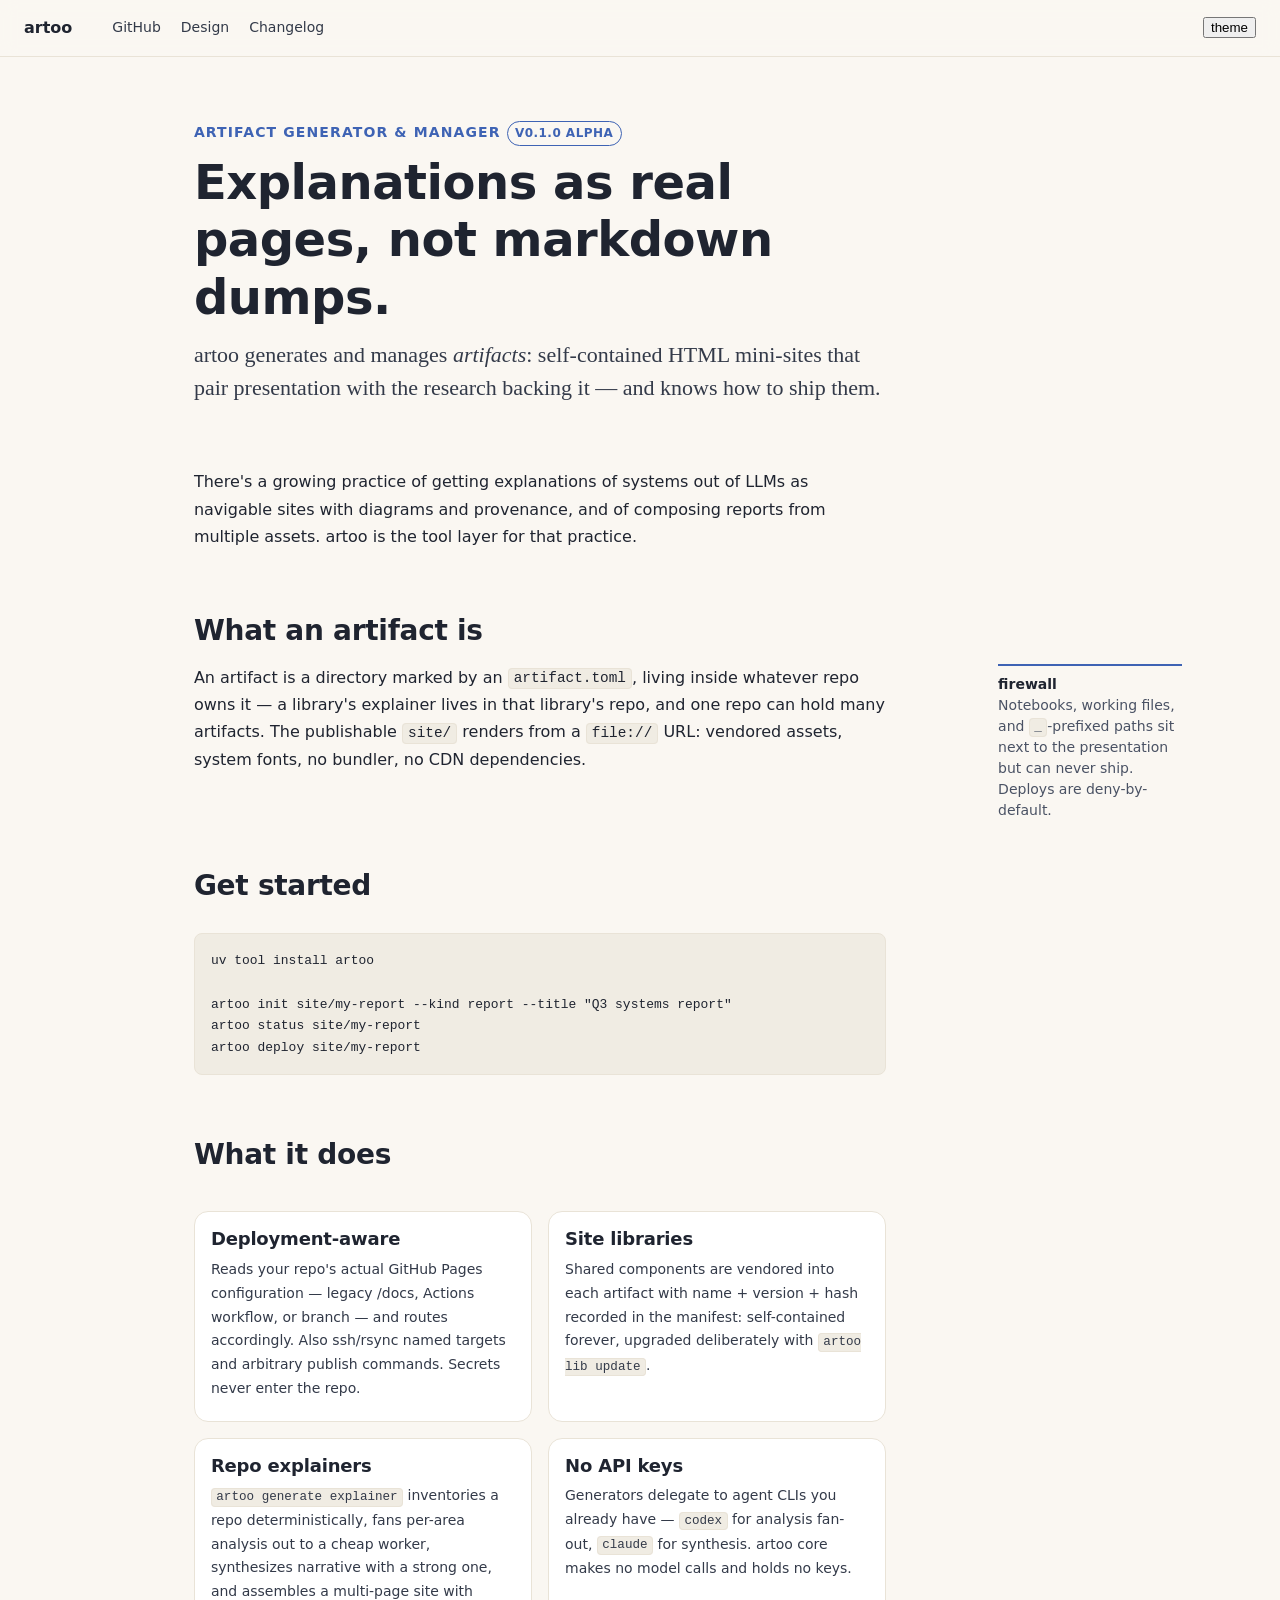
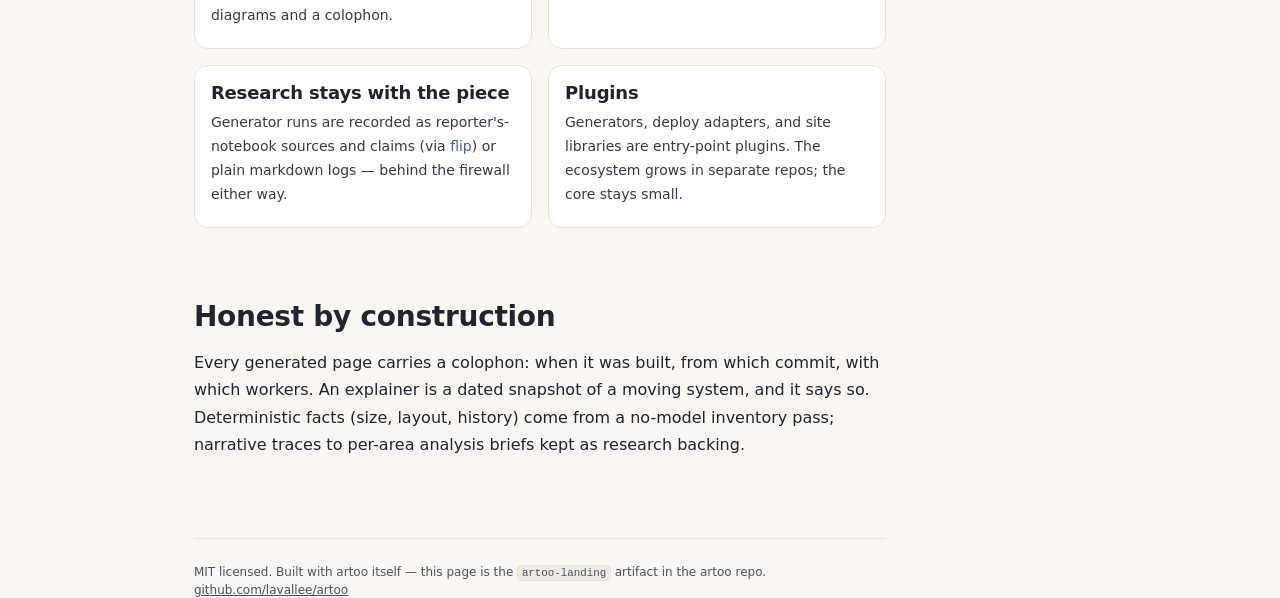
==== site/landing/site/index.html @ d5d72a4a "artoo 0.1.0: artifact generator and manager Core: artifact.toml manifests, discovery, deny-by-defaul" ====
<!doctype html>
<html lang="en">
<head>
<meta charset="utf-8">
<meta name="viewport" content="width=device-width, initial-scale=1">
<title>artoo — generate and manage artifacts</title>
<meta name="description" content="artoo generates and manages artifacts: self-contained HTML mini-sites that pair presentation with the research backing it.">
<link rel="stylesheet" href="lib/artoo-kit/tokens.css">
<link rel="stylesheet" href="lib/artoo-kit/base.css">
<link rel="stylesheet" href="lib/artoo-kit/article.css">
<link rel="stylesheet" href="lib/artoo-kit/components.css">
</head>
<body>
<nav class="site-nav">
  <span class="brand">artoo</span>
  <button class="nav-toggle" aria-label="Menu">menu</button>
  <div class="nav-links">
    <a href="https://github.com/lavallee/artoo">GitHub</a>
    <a href="https://github.com/lavallee/artoo/blob/main/DESIGN.md">Design</a>
    <a href="https://github.com/lavallee/artoo/blob/main/CHANGELOG.md">Changelog</a>
  </div>
  <button data-theme-toggle class="nav-toggle" style="display:block;margin-left:auto" aria-label="Toggle theme">theme</button>
</nav>
<main class="article">
  <header class="article-header">
    <div class="article-kicker">artifact generator &amp; manager <span class="badge badge--accent">v0.1.0 alpha</span></div>
    <h1 class="article-title">Explanations as real pages, not markdown dumps.</h1>
    <p class="article-dek">artoo generates and manages <em>artifacts</em>:
    self-contained HTML mini-sites that pair presentation with the research
    backing it — and knows how to ship them.</p>
  </header>

  <p>There's a growing practice of getting explanations of systems out of
  LLMs as navigable sites with diagrams and provenance, and of composing
  reports from multiple assets. artoo is the tool layer for that practice.</p>

  <h2>What an artifact is</h2>
  <div class="article-mrow">
    <p>An artifact is a directory marked by an <code>artifact.toml</code>,
    living inside whatever repo owns it — a library's explainer lives in
    that library's repo, and one repo can hold many artifacts. The
    publishable <code>site/</code> renders from a <code>file://</code> URL:
    vendored assets, system fonts, no bundler, no CDN dependencies.</p>
    <aside class="article-marginnote article-marginnote--def">
      <span class="term">firewall</span>
      Notebooks, working files, and <code>_</code>-prefixed paths sit next
      to the presentation but can never ship. Deploys are deny-by-default.
    </aside>
  </div>

  <h2>Get started</h2>
  <pre><code>uv tool install artoo

artoo init site/my-report --kind report --title "Q3 systems report"
artoo status site/my-report
artoo deploy site/my-report</code></pre>

  <h2>What it does</h2>
  <div class="card-grid">
    <div class="card"><h3>Deployment-aware</h3>
      <p>Reads your repo's actual GitHub Pages configuration — legacy
      /docs, Actions workflow, or branch — and routes accordingly. Also
      ssh/rsync named targets and arbitrary publish commands. Secrets
      never enter the repo.</p></div>
    <div class="card"><h3>Site libraries</h3>
      <p>Shared components are vendored into each artifact with
      name + version + hash recorded in the manifest: self-contained
      forever, upgraded deliberately with <code>artoo lib update</code>.</p></div>
    <div class="card"><h3>Repo explainers</h3>
      <p><code>artoo generate explainer</code> inventories a repo
      deterministically, fans per-area analysis out to a cheap worker,
      synthesizes narrative with a strong one, and assembles a multi-page
      site with diagrams and a colophon.</p></div>
    <div class="card"><h3>No API keys</h3>
      <p>Generators delegate to agent CLIs you already have —
      <code>codex</code> for analysis fan-out, <code>claude</code> for
      synthesis. artoo core makes no model calls and holds no keys.</p></div>
    <div class="card"><h3>Research stays with the piece</h3>
      <p>Generator runs are recorded as reporter's-notebook sources and
      claims (via <a href="https://github.com/lavallee/flip">flip</a>) or
      plain markdown logs — behind the firewall either way.</p></div>
    <div class="card"><h3>Plugins</h3>
      <p>Generators, deploy adapters, and site libraries are entry-point
      plugins. The ecosystem grows in separate repos; the core stays
      small.</p></div>
  </div>

  <h2>Honest by construction</h2>
  <p>Every generated page carries a colophon: when it was built, from which
  commit, with which workers. An explainer is a dated snapshot of a moving
  system, and it says so. Deterministic facts (size, layout, history) come
  from a no-model inventory pass; narrative traces to per-area analysis
  briefs kept as research backing.</p>

  <footer class="colophon">
    MIT licensed. Built with artoo itself — this page is the
    <code>artoo-landing</code> artifact in the artoo repo.<br>
    <a href="https://github.com/lavallee/artoo">github.com/lavallee/artoo</a>
  </footer>
</main>
<script src="lib/artoo-kit/kit.js"></script>
</body>
</html>
---- site/landing/site/lib/artoo-kit/tokens.css ----
/* artoo-kit tokens — the design spine. Never hardcode a hex in pages;
   reference a token. Dark is the default; light via [data-theme="light"]
   or the OS preference. */

:root {
  /* primitives */
  --p-zinc-950: #0c0d10;
  --p-zinc-900: #16181d;
  --p-zinc-850: #1c1f26;
  --p-zinc-800: #23262f;
  --p-zinc-700: #33374233;
  --p-zinc-400: #9aa1ad;
  --p-zinc-300: #b8bec9;
  --p-zinc-100: #e8eaee;
  --p-cream-50: #faf7f2;
  --p-cream-100: #f3efe7;
  --p-cream-200: #e9e3d7;
  --p-ink-900: #1f2430;
  --p-ink-600: #4a5264;
  --p-accent-400: #7aa2f7;
  --p-accent-500: #5b87e0;
  --p-accent-600: #3e63b4;
  --p-green-400: #4fbf8f;
  --p-amber-400: #d9a441;
  --p-red-400: #e06c60;

  /* chart palette — Okabe–Ito, colorblind-safe, order = draw order */
  --chart-1: #56b4e9;
  --chart-2: #e69f00;
  --chart-3: #009e73;
  --chart-4: #cc79a7;
  --chart-5: #0072b2;
  --chart-6: #d55e00;
  --chart-7: #f0e442;
  --chart-8: #999999;

  /* semantic — dark default */
  --bg: var(--p-zinc-950);
  --surface: var(--p-zinc-900);
  --surface-2: var(--p-zinc-850);
  --border: #2c3038;
  --border-strong: #3a3f4a;
  --text: var(--p-zinc-100);
  --text-2: var(--p-zinc-300);
  --muted: var(--p-zinc-400);
  --accent: var(--p-accent-400);
  --accent-strong: var(--p-accent-500);
  --success: var(--p-green-400);
  --warn: var(--p-amber-400);
  --danger: var(--p-red-400);
  --code-bg: #14161b;
  --selection: #2b4a86;

  /* typography — system stacks only */
  --font-sans: ui-sans-serif, system-ui, "Segoe UI", Roboto, "Helvetica Neue", Arial, sans-serif;
  --font-serif: Charter, "Iowan Old Style", Georgia, Cambria, "Times New Roman", serif;
  --font-mono: ui-monospace, "SF Mono", "Cascadia Code", Menlo, Consolas, monospace;

  --text-xs: 0.75rem;
  --text-sm: 0.875rem;
  --text-base: 1rem;
  --text-lg: 1.125rem;
  --text-xl: 1.375rem;
  --text-2xl: 1.75rem;
  --text-3xl: 2.25rem;
  --text-4xl: 3rem;

  --leading-tight: 1.2;
  --leading-normal: 1.5;
  --leading-relaxed: 1.7;

  /* 4px spacing grid */
  --sp-1: 0.25rem;
  --sp-2: 0.5rem;
  --sp-3: 0.75rem;
  --sp-4: 1rem;
  --sp-6: 1.5rem;
  --sp-8: 2rem;
  --sp-12: 3rem;
  --sp-16: 4rem;
  --sp-24: 6rem;

  /* shape, elevation, motion */
  --radius-sm: 4px;
  --radius: 8px;
  --radius-lg: 14px;
  --shadow-1: 0 1px 3px rgb(0 0 0 / 0.3);
  --shadow-2: 0 4px 16px rgb(0 0 0 / 0.35);
  --ease: cubic-bezier(0.2, 0, 0, 1);
  --dur-fast: 120ms;
  --dur: 200ms;

  --measure: 68ch;      /* prose line length */
  --margin-col: 200px;  /* article margin-note gutter */

  color-scheme: dark;
}

[data-theme="light"] {
  --bg: var(--p-cream-50);
  --surface: #ffffff;
  --surface-2: var(--p-cream-100);
  --border: var(--p-cream-200);
  --border-strong: #d8d0bf;
  --text: var(--p-ink-900);
  --text-2: #333a49;
  --muted: var(--p-ink-600);
  --accent: var(--p-accent-600);
  --accent-strong: var(--p-accent-500);
  --code-bg: #f0ece3;
  --selection: #c7d7f5;
  --shadow-1: 0 1px 3px rgb(31 36 48 / 0.08);
  --shadow-2: 0 4px 16px rgb(31 36 48 / 0.10);
  color-scheme: light;
}

@media (prefers-color-scheme: light) {
  :root:not([data-theme="dark"]):not([data-theme="light"]) {
    --bg: var(--p-cream-50);
    --surface: #ffffff;
    --surface-2: var(--p-cream-100);
    --border: var(--p-cream-200);
    --border-strong: #d8d0bf;
    --text: var(--p-ink-900);
    --text-2: #333a49;
    --muted: var(--p-ink-600);
    --accent: var(--p-accent-600);
    --accent-strong: var(--p-accent-500);
    --code-bg: #f0ece3;
    --selection: #c7d7f5;
    --shadow-1: 0 1px 3px rgb(31 36 48 / 0.08);
    --shadow-2: 0 4px 16px rgb(31 36 48 / 0.10);
    color-scheme: light;
  }
}

@media (prefers-reduced-motion: reduce) {
  :root {
    --dur-fast: 0ms;
    --dur: 0ms;
  }
}
---- site/landing/site/lib/artoo-kit/base.css ----
/* artoo-kit base — resets and page defaults. Import order:
   tokens.css, base.css, then article.css / components.css as needed. */

*,
*::before,
*::after {
  box-sizing: border-box;
}

html {
  -webkit-text-size-adjust: 100%;
}

body {
  margin: 0;
  background: var(--bg);
  color: var(--text);
  font-family: var(--font-sans);
  font-size: var(--text-base);
  line-height: var(--leading-relaxed);
  -webkit-font-smoothing: antialiased;
}

::selection {
  background: var(--selection);
}

h1, h2, h3, h4 {
  color: var(--text);
  line-height: var(--leading-tight);
  margin: 0 0 var(--sp-4);
  font-weight: 650;
  letter-spacing: -0.01em;
}

h1 { font-size: var(--text-3xl); }
h2 { font-size: var(--text-2xl); margin-top: var(--sp-12); }
h3 { font-size: var(--text-xl); margin-top: var(--sp-8); }
h4 { font-size: var(--text-lg); margin-top: var(--sp-6); }

p, ul, ol {
  margin: 0 0 var(--sp-4);
}

a {
  color: var(--accent);
  text-decoration: none;
  border-bottom: 1px solid transparent;
  transition: border-color var(--dur-fast) var(--ease);
}

a:hover {
  border-bottom-color: var(--accent);
}

strong { font-weight: 650; }

hr {
  border: 0;
  border-top: 1px solid var(--border);
  margin: var(--sp-8) 0;
}

img, svg, video {
  max-width: 100%;
  height: auto;
}

code, kbd, pre, samp {
  font-family: var(--font-mono);
  font-size: 0.9em;
}

code {
  background: var(--code-bg);
  border: 1px solid var(--border);
  border-radius: var(--radius-sm);
  padding: 0.1em 0.35em;
}

pre {
  background: var(--code-bg);
  border: 1px solid var(--border);
  border-radius: var(--radius);
  padding: var(--sp-4);
  overflow-x: auto;
  line-height: var(--leading-normal);
}

pre code {
  background: none;
  border: 0;
  padding: 0;
}

kbd {
  background: var(--surface-2);
  border: 1px solid var(--border-strong);
  border-bottom-width: 2px;
  border-radius: var(--radius-sm);
  padding: 0.05em 0.4em;
  font-size: var(--text-xs);
}

blockquote {
  margin: var(--sp-6) 0;
  padding-left: var(--sp-4);
  border-left: 3px solid var(--border-strong);
  color: var(--text-2);
}

table {
  border-collapse: collapse;
  width: 100%;
  margin: var(--sp-6) 0;
  font-size: var(--text-sm);
}

th, td {
  text-align: left;
  padding: var(--sp-2) var(--sp-3);
  border-bottom: 1px solid var(--border);
  vertical-align: top;
}

th {
  color: var(--muted);
  font-weight: 600;
  font-size: var(--text-xs);
  text-transform: uppercase;
  letter-spacing: 0.05em;
}

figure {
  margin: var(--sp-8) 0;
}

figcaption {
  color: var(--muted);
  font-size: var(--text-sm);
  margin-top: var(--sp-2);
}

@media print {
  body { background: #fff; color: #111; }
  nav, .no-print { display: none !important; }
}
---- site/landing/site/lib/artoo-kit/article.css ----
/* artoo-kit article layout — long-form prose with a margin-note gutter.

   The grid has four named zones:
     [full] [breakout] [prose] [margin]
   Children default to the prose column (max var(--measure)). Wrappers:
     .article-full       edge-to-edge
     .article-breakout   wider than prose, centered
     .article-marginnote right-gutter note (collapses inline on mobile)
     .article-pullquote  large quote, breakout width
*/

.article {
  display: grid;
  grid-template-columns:
    [full-start] minmax(var(--sp-4), 1fr)
    [breakout-start] minmax(0, 6rem)
    [prose-start] min(var(--measure), calc(100% - 2 * var(--sp-4))) [prose-end]
    minmax(var(--sp-6), 6rem) [breakout-end]
    minmax(0, var(--margin-col)) [margin-end]
    minmax(var(--sp-4), 1fr) [full-end];
  row-gap: 0;
}

.article > * {
  grid-column: prose;
  min-width: 0;
}

.article-full { grid-column: full; }
.article-breakout { grid-column: breakout; }

.article-header {
  grid-column: prose;
  margin: var(--sp-16) 0 var(--sp-12);
}

.article-kicker {
  color: var(--accent);
  font-size: var(--text-sm);
  font-weight: 650;
  text-transform: uppercase;
  letter-spacing: 0.08em;
  margin-bottom: var(--sp-2);
}

.article-title {
  font-size: var(--text-4xl);
  margin-bottom: var(--sp-3);
}

.article-dek {
  color: var(--text-2);
  font-size: var(--text-xl);
  font-family: var(--font-serif);
  line-height: var(--leading-normal);
  margin-bottom: var(--sp-4);
}

.article-byline {
  color: var(--muted);
  font-size: var(--text-sm);
}

/* margin notes: pair a paragraph with its note via .article-mrow */
.article-mrow {
  grid-column: prose-start / margin-end;
  display: grid;
  grid-template-columns: subgrid;
}

.article-mrow > :first-child {
  grid-column: 1;
}

.article-marginnote {
  grid-column: 3;
  align-self: start;
  font-size: var(--text-sm);
  color: var(--muted);
  line-height: var(--leading-normal);
  border-top: 2px solid var(--border-strong);
  padding-top: var(--sp-2);
  margin-left: var(--sp-4);
}

.article-marginnote--def { border-top-color: var(--accent); }
.article-marginnote--source { border-top-color: var(--success); }
.article-marginnote--callout { border-top-color: var(--warn); }

.article-marginnote .term {
  color: var(--text);
  font-weight: 650;
  display: block;
}

.article-pullquote {
  grid-column: breakout;
  font-family: var(--font-serif);
  font-style: italic;
  font-size: var(--text-2xl);
  line-height: var(--leading-normal);
  color: var(--text);
  border: 0;
  border-top: 3px solid var(--accent);
  margin: var(--sp-8) 0;
  padding: var(--sp-4) 0 0;
}

.article-pullquote cite {
  display: block;
  font-family: var(--font-sans);
  font-style: normal;
  font-size: var(--text-sm);
  color: var(--muted);
  margin-top: var(--sp-3);
}

.article-pullnumber {
  grid-column: breakout;
  margin: var(--sp-8) 0;
  text-align: center;
}

.article-pullnumber .num {
  font-size: var(--text-4xl);
  font-weight: 700;
  color: var(--accent);
  display: block;
  line-height: 1;
}

.article-pullnumber .label {
  color: var(--muted);
  font-size: var(--text-sm);
}

.article-figure {
  grid-column: breakout;
  margin: var(--sp-8) 0;
}

.article .endnotes {
  border-top: 1px solid var(--border);
  margin-top: var(--sp-12);
  padding-top: var(--sp-6);
  font-size: var(--text-sm);
  color: var(--text-2);
}

/* mobile: single column, notes flow inline as boxed asides */
@media (max-width: 940px) {
  .article,
  .article-mrow {
    display: block;
    padding: 0 var(--sp-4);
  }

  .article-mrow { padding: 0; }

  .article-marginnote {
    margin: var(--sp-4) 0;
    padding: var(--sp-3) var(--sp-4);
    background: var(--surface);
    border: 1px solid var(--border);
    border-top: 2px solid var(--border-strong);
    border-radius: var(--radius);
  }

  .article-title { font-size: var(--text-3xl); }
}
---- site/landing/site/lib/artoo-kit/components.css ----
/* artoo-kit components — nav, cards, callouts, badges, stats, colophon. */

/* -- site shell ---------------------------------------------------------- */

.site-nav {
  position: sticky;
  top: 0;
  z-index: 10;
  display: flex;
  align-items: center;
  gap: var(--sp-4);
  padding: var(--sp-3) var(--sp-6);
  background: color-mix(in srgb, var(--bg) 88%, transparent);
  backdrop-filter: blur(8px);
  border-bottom: 1px solid var(--border);
}

.site-nav .brand {
  font-weight: 700;
  color: var(--text);
  margin-right: var(--sp-4);
}

.site-nav a {
  color: var(--text-2);
  font-size: var(--text-sm);
  border: 0;
  padding: var(--sp-1) var(--sp-2);
  border-radius: var(--radius-sm);
}

.site-nav a:hover {
  color: var(--text);
  background: var(--surface-2);
}

.site-nav a[aria-current="page"] {
  color: var(--accent);
  font-weight: 650;
}

.site-nav .nav-toggle { display: none; }

.page {
  max-width: 72rem;
  margin: 0 auto;
  padding: var(--sp-8) var(--sp-6) var(--sp-24);
}

.page--narrow { max-width: calc(var(--measure) + 4rem); }

/* -- cards ---------------------------------------------------------------- */

.card-grid {
  display: grid;
  grid-template-columns: repeat(auto-fill, minmax(16rem, 1fr));
  gap: var(--sp-4);
  margin: var(--sp-6) 0;
}

.card {
  display: block;
  background: var(--surface);
  border: 1px solid var(--border);
  border-radius: var(--radius-lg);
  padding: var(--sp-4) var(--sp-4) var(--sp-3);
  color: var(--text);
  transition: border-color var(--dur-fast) var(--ease), transform var(--dur-fast) var(--ease);
}

a.card:hover {
  border-color: var(--accent);
  transform: translateY(-1px);
}

.card h3 {
  margin: 0 0 var(--sp-2);
  font-size: var(--text-lg);
}

.card p {
  color: var(--text-2);
  font-size: var(--text-sm);
  margin: 0 0 var(--sp-2);
}

/* -- callouts -------------------------------------------------------------- */

.callout {
  border: 1px solid var(--border);
  border-left: 3px solid var(--accent);
  border-radius: var(--radius);
  background: var(--surface);
  padding: var(--sp-3) var(--sp-4);
  margin: var(--sp-6) 0;
  font-size: var(--text-sm);
  color: var(--text-2);
}

.callout > :last-child { margin-bottom: 0; }
.callout .callout-title {
  color: var(--text);
  font-weight: 650;
  display: block;
  margin-bottom: var(--sp-1);
}

.callout--warn { border-left-color: var(--warn); }
.callout--danger { border-left-color: var(--danger); }
.callout--success { border-left-color: var(--success); }

/* -- badges & meta ---------------------------------------------------------- */

.badge {
  display: inline-block;
  font-size: var(--text-xs);
  font-weight: 650;
  letter-spacing: 0.04em;
  padding: 0.1em 0.6em;
  border-radius: 999px;
  border: 1px solid var(--border-strong);
  color: var(--text-2);
  background: var(--surface-2);
}

.badge--accent { color: var(--accent); border-color: var(--accent); background: transparent; }
.badge--success { color: var(--success); border-color: var(--success); background: transparent; }
.badge--warn { color: var(--warn); border-color: var(--warn); background: transparent; }

/* -- stat rows -------------------------------------------------------------- */

.stat-row {
  display: grid;
  grid-template-columns: repeat(auto-fit, minmax(8rem, 1fr));
  gap: var(--sp-4);
  margin: var(--sp-6) 0;
}

.stat {
  background: var(--surface);
  border: 1px solid var(--border);
  border-radius: var(--radius);
  padding: var(--sp-3) var(--sp-4);
}

.stat .value {
  font-size: var(--text-2xl);
  font-weight: 700;
  color: var(--text);
  display: block;
  line-height: var(--leading-tight);
}

.stat .label {
  color: var(--muted);
  font-size: var(--text-xs);
  text-transform: uppercase;
  letter-spacing: 0.05em;
}

/* -- table of contents -------------------------------------------------------- */

.toc {
  font-size: var(--text-sm);
  border: 1px solid var(--border);
  border-radius: var(--radius);
  background: var(--surface);
  padding: var(--sp-4);
  margin: var(--sp-6) 0;
}

.toc ol {
  margin: 0;
  padding-left: var(--sp-6);
}

.toc a { color: var(--text-2); }
.toc a:hover { color: var(--accent); }

/* -- diagrams -------------------------------------------------------------- */

.diagram {
  background: var(--surface);
  border: 1px solid var(--border);
  border-radius: var(--radius);
  padding: var(--sp-4);
  margin: var(--sp-8) 0;
  overflow-x: auto;
}

.diagram svg { display: block; margin: 0 auto; }

/* -- colophon -------------------------------------------------------------- */

.colophon {
  border-top: 1px solid var(--border);
  margin-top: var(--sp-16);
  padding: var(--sp-6) 0 0;
  color: var(--muted);
  font-size: var(--text-xs);
  line-height: var(--leading-normal);
}

.colophon a { color: var(--muted); text-decoration: underline; }

/* -- responsive nav -------------------------------------------------------------- */

@media (max-width: 720px) {
  .site-nav { flex-wrap: wrap; padding: var(--sp-3) var(--sp-4); }

  .site-nav .nav-toggle {
    display: block;
    margin-left: auto;
    background: none;
    border: 1px solid var(--border-strong);
    border-radius: var(--radius-sm);
    color: var(--text-2);
    padding: var(--sp-1) var(--sp-2);
    font: inherit;
    font-size: var(--text-sm);
  }

  .site-nav .nav-links {
    display: none;
    flex-basis: 100%;
    flex-direction: column;
    gap: var(--sp-1);
    padding-top: var(--sp-2);
  }

  .site-nav .nav-links.open { display: flex; }
  .page { padding: var(--sp-6) var(--sp-4) var(--sp-16); }
}

@media (min-width: 721px) {
  .site-nav .nav-links { display: flex; gap: var(--sp-1); }
}
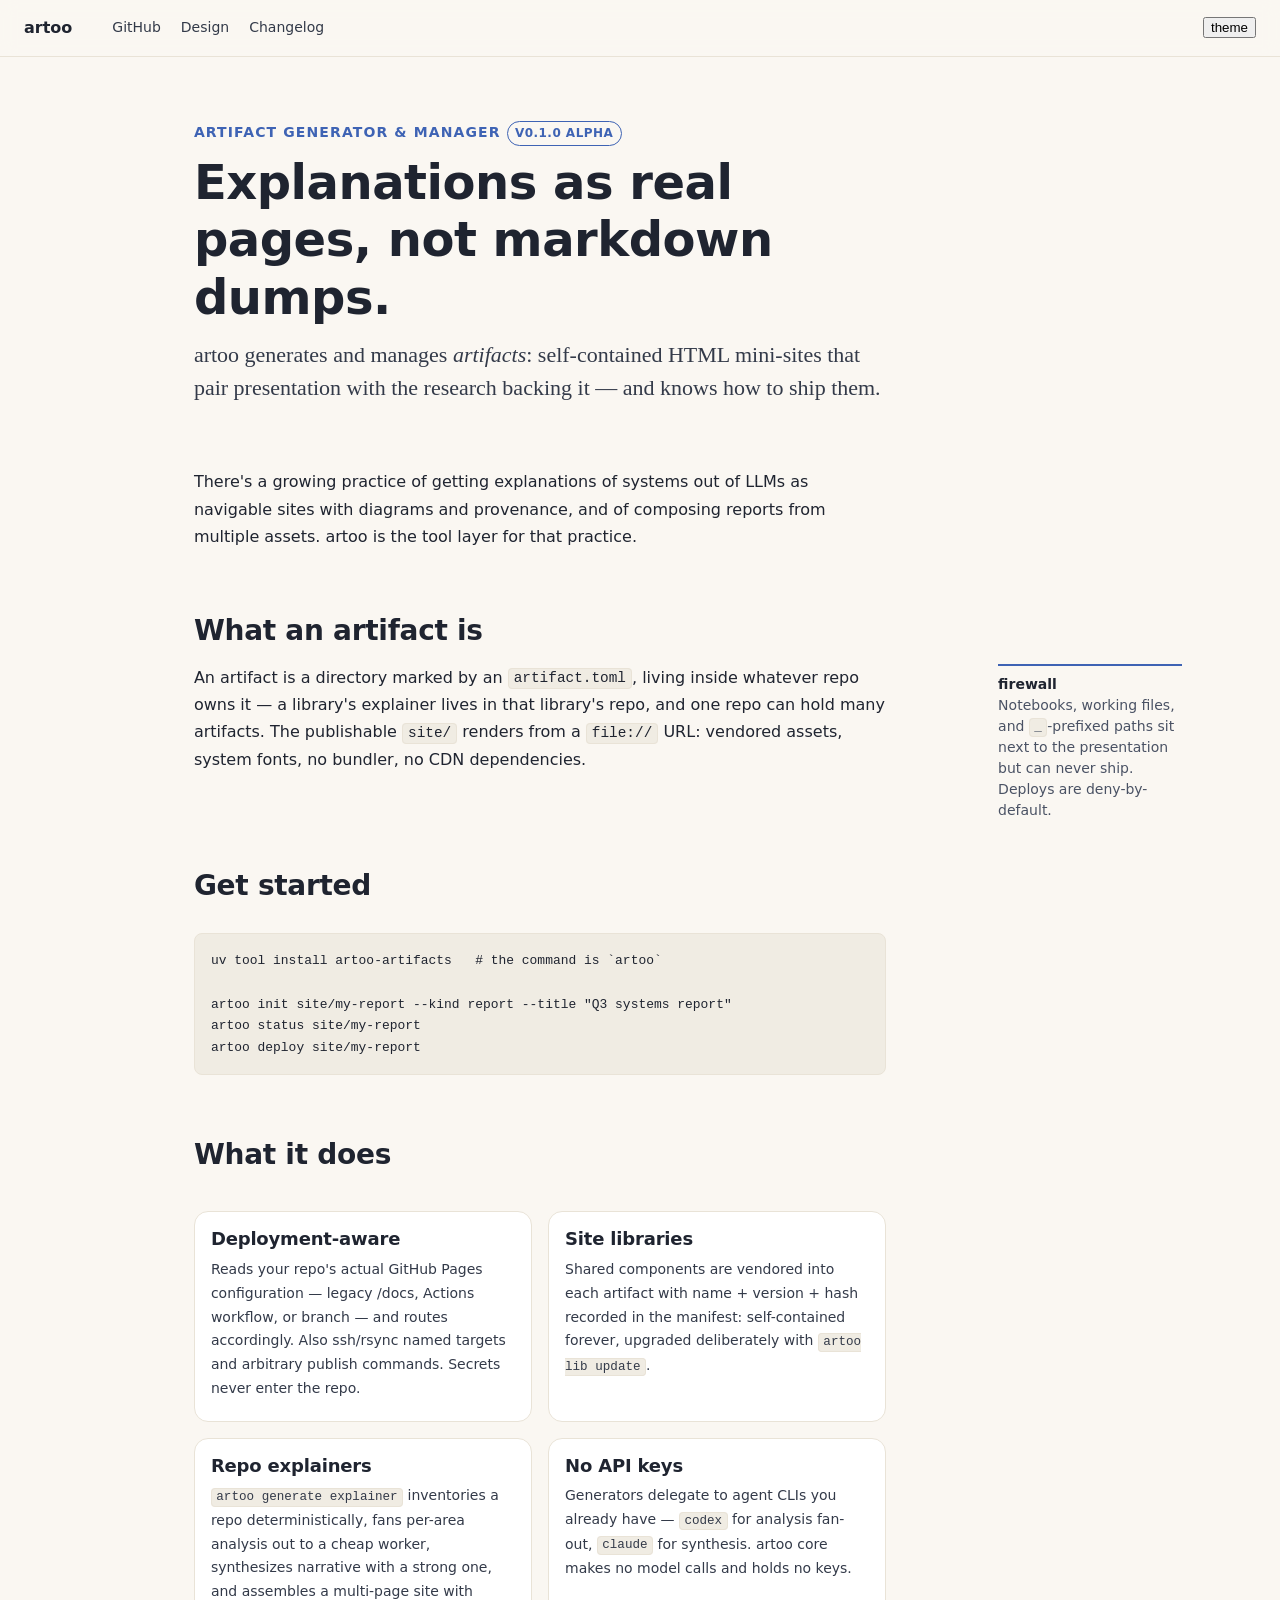
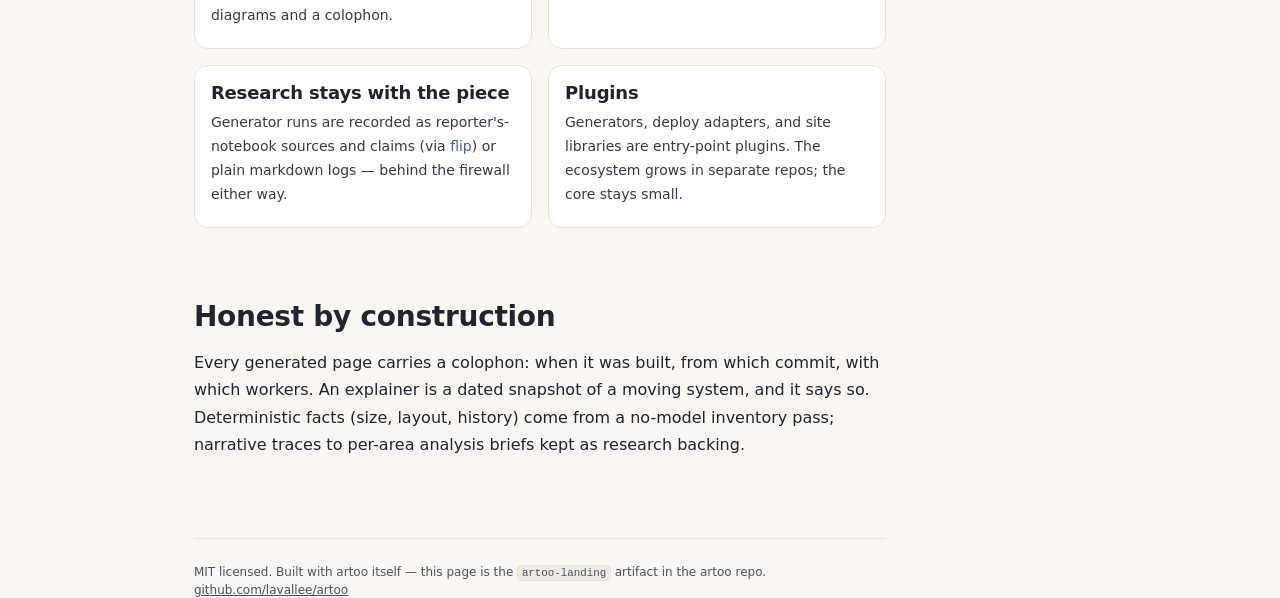
==== commit 2032410d: "chore: publish distribution as artoo-artifacts PyPI blocks the bare 'artoo' name: confusable-name co" ====
--- a/site/landing/site/index.html
+++ b/site/landing/site/index.html
@@ -49,7 +49,7 @@
   </div>
 
   <h2>Get started</h2>
-  <pre><code>uv tool install artoo
+  <pre><code>uv tool install artoo-artifacts   # the command is `artoo`
 
 artoo init site/my-report --kind report --title "Q3 systems report"
 artoo status site/my-report
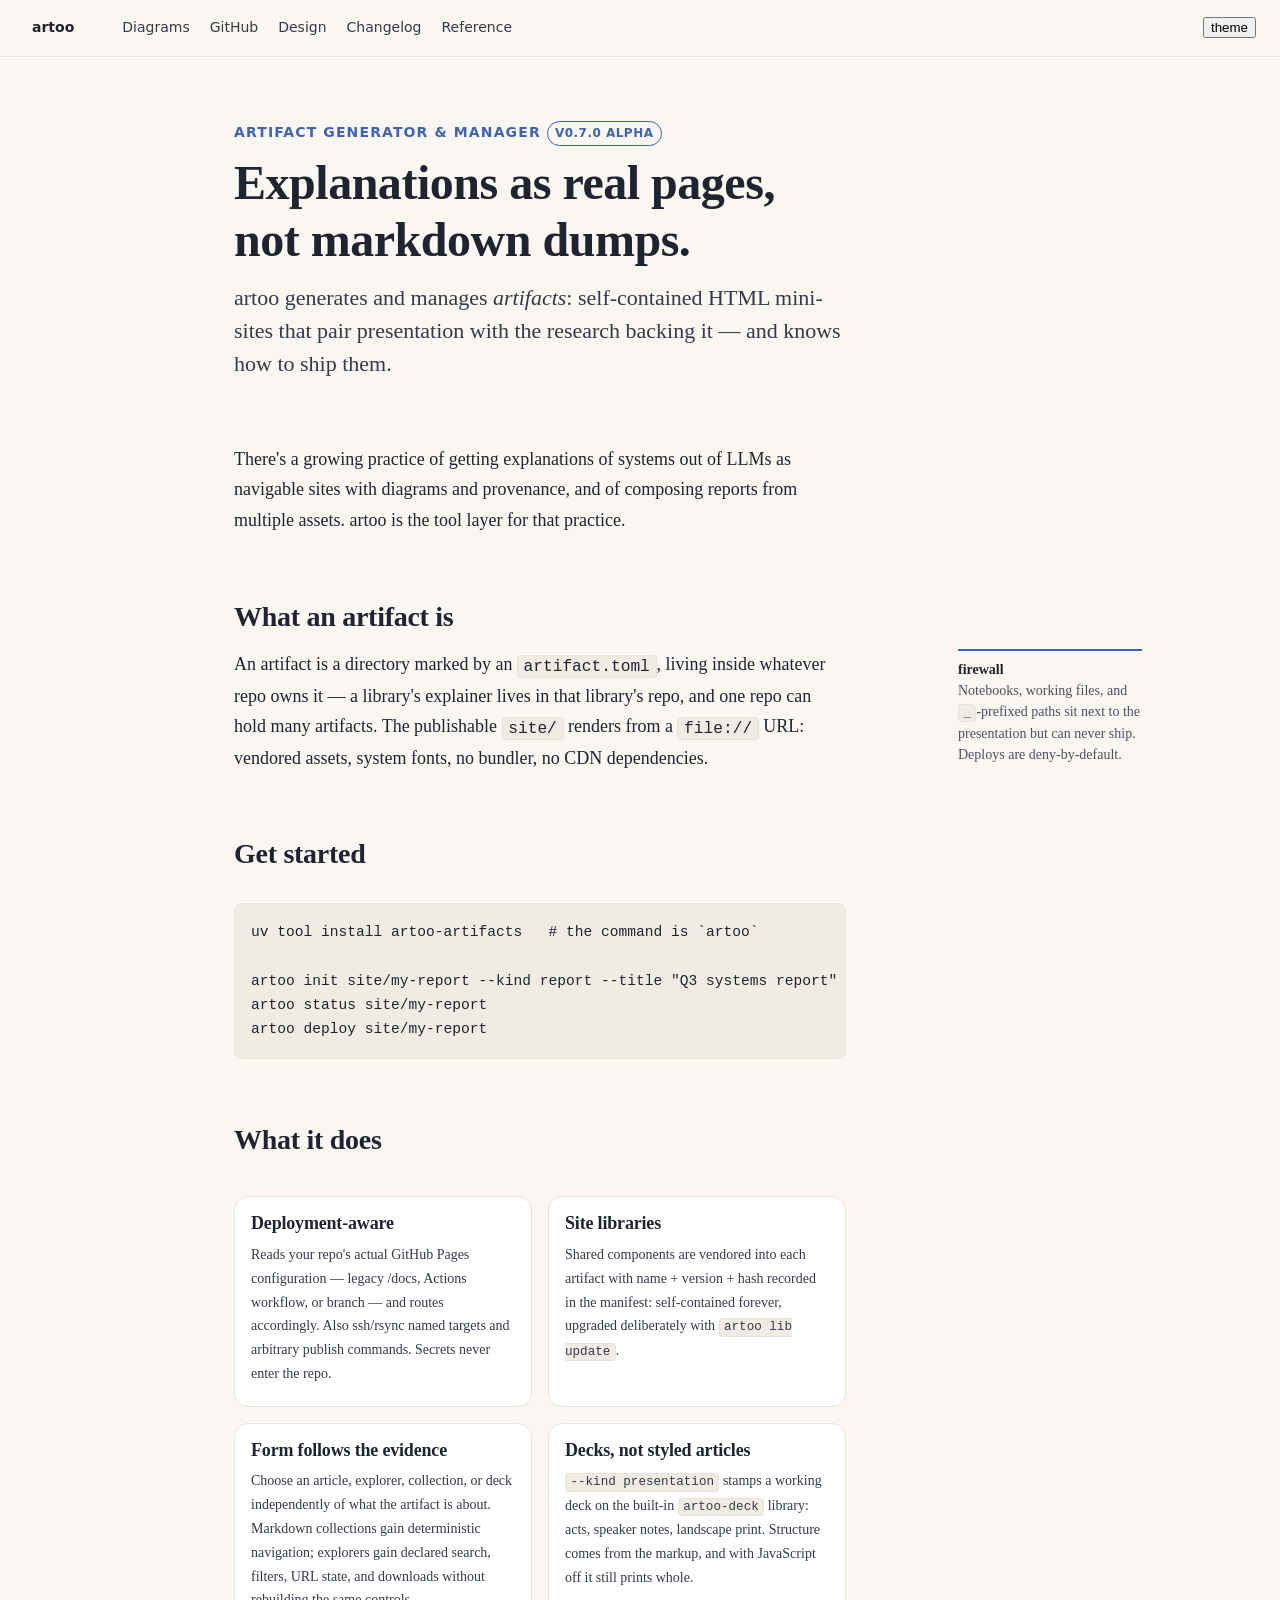
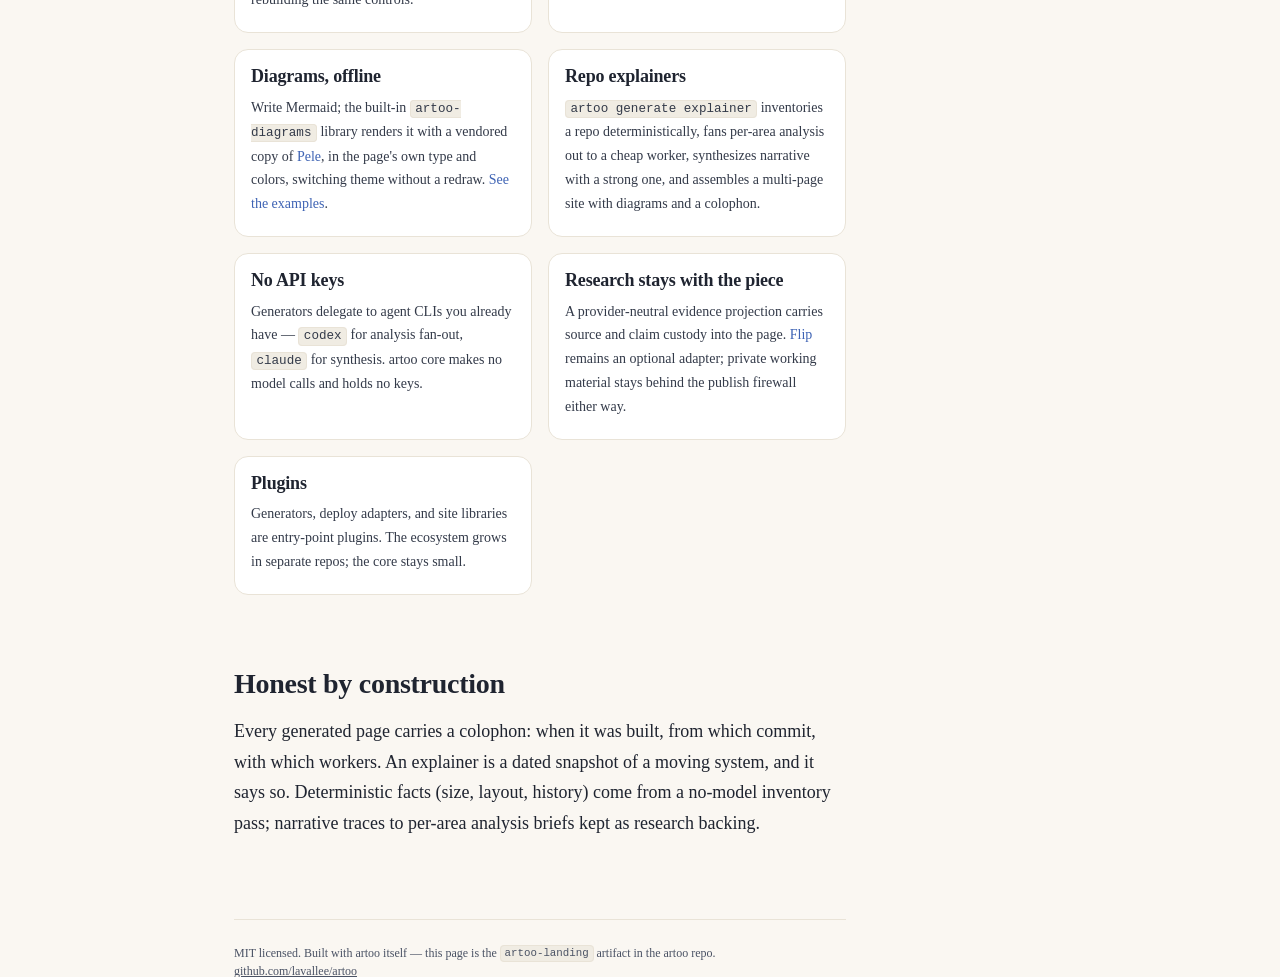
==== commit afccf4dc: "Add artoo-diagrams: Mermaid-syntax diagrams rendered offline by Pele A new built-in site library ven" ====
--- a/site/landing/site/index.html
+++ b/site/landing/site/index.html
@@ -5,6 +5,7 @@
 <meta name="viewport" content="width=device-width, initial-scale=1">
 <title>artoo — generate and manage artifacts</title>
 <meta name="description" content="artoo generates and manages artifacts: self-contained HTML mini-sites that pair presentation with the research backing it.">
+<link rel="alternate" type="text/markdown" href="https://lavallee.github.io/artoo/llms.txt" title="artoo reference for language models">
 <link rel="stylesheet" href="lib/artoo-kit/tokens.css">
 <link rel="stylesheet" href="lib/artoo-kit/base.css">
 <link rel="stylesheet" href="lib/artoo-kit/article.css">
@@ -12,18 +13,20 @@
 </head>
 <body>
 <nav class="site-nav">
-  <span class="brand">artoo</span>
+  <a class="brand" href="index.html">artoo</a>
   <button class="nav-toggle" aria-label="Menu">menu</button>
   <div class="nav-links">
+    <a href="diagrams.html">Diagrams</a>
     <a href="https://github.com/lavallee/artoo">GitHub</a>
     <a href="https://github.com/lavallee/artoo/blob/main/DESIGN.md">Design</a>
     <a href="https://github.com/lavallee/artoo/blob/main/CHANGELOG.md">Changelog</a>
+    <a href="https://lavallee.github.io/artoo/llms.txt">Reference</a>
   </div>
   <button data-theme-toggle class="nav-toggle" style="display:block;margin-left:auto" aria-label="Toggle theme">theme</button>
 </nav>
 <main class="article">
   <header class="article-header">
-    <div class="article-kicker">artifact generator &amp; manager <span class="badge badge--accent">v0.1.0 alpha</span></div>
+    <div class="article-kicker">artifact generator &amp; manager <span class="badge badge--accent">v0.7.0 alpha</span></div>
     <h1 class="article-title">Explanations as real pages, not markdown dumps.</h1>
     <p class="article-dek">artoo generates and manages <em>artifacts</em>:
     self-contained HTML mini-sites that pair presentation with the research
@@ -66,6 +69,21 @@
       <p>Shared components are vendored into each artifact with
       name + version + hash recorded in the manifest: self-contained
       forever, upgraded deliberately with <code>artoo lib update</code>.</p></div>
+    <div class="card"><h3>Form follows the evidence</h3>
+      <p>Choose an article, explorer, collection, or deck independently of
+      what the artifact is about. Markdown collections gain deterministic
+      navigation; explorers gain declared search, filters, URL state, and
+      downloads without rebuilding the same controls.</p></div>
+    <div class="card"><h3>Decks, not styled articles</h3>
+      <p><code>--kind presentation</code> stamps a working deck on the
+      built-in <code>artoo-deck</code> library: acts, speaker notes,
+      landscape print. Structure comes from the markup, and with
+      JavaScript off it still prints whole.</p></div>
+    <div class="card"><h3>Diagrams, offline</h3>
+      <p>Write Mermaid; the built-in <code>artoo-diagrams</code> library renders
+      it with a vendored copy of <a href="https://pele.run">Pele</a>, in the
+      page's own type and colors, switching theme without a redraw.
+      <a href="diagrams.html">See the examples</a>.</p></div>
     <div class="card"><h3>Repo explainers</h3>
       <p><code>artoo generate explainer</code> inventories a repo
       deterministically, fans per-area analysis out to a cheap worker,
@@ -76,9 +94,10 @@
       <code>codex</code> for analysis fan-out, <code>claude</code> for
       synthesis. artoo core makes no model calls and holds no keys.</p></div>
     <div class="card"><h3>Research stays with the piece</h3>
-      <p>Generator runs are recorded as reporter's-notebook sources and
-      claims (via <a href="https://github.com/lavallee/flip">flip</a>) or
-      plain markdown logs — behind the firewall either way.</p></div>
+      <p>A provider-neutral evidence projection carries source and claim
+      custody into the page. <a href="https://github.com/lavallee/flip">Flip</a>
+      remains an optional adapter; private working material stays behind the
+      publish firewall either way.</p></div>
     <div class="card"><h3>Plugins</h3>
       <p>Generators, deploy adapters, and site libraries are entry-point
       plugins. The ecosystem grows in separate repos; the core stays
--- a/site/landing/site/lib/artoo-kit/tokens.css
+++ b/site/landing/site/lib/artoo-kit/tokens.css
@@ -1,6 +1,5 @@
-/* artoo-kit tokens — the design spine. Never hardcode a hex in pages;
-   reference a token. Dark is the default; light via [data-theme="light"]
-   or the OS preference. */
+/* artoo-kit tokens — Artoo's accessible public-artifact foundation. Light is the
+   default; dark is available only through an explicit [data-theme="dark"]. */
 
 :root {
   /* primitives */
@@ -34,27 +33,33 @@
   --chart-7: #f0e442;
   --chart-8: #999999;
 
-  /* semantic — dark default */
-  --bg: var(--p-zinc-950);
-  --surface: var(--p-zinc-900);
-  --surface-2: var(--p-zinc-850);
-  --border: #2c3038;
-  --border-strong: #3a3f4a;
-  --text: var(--p-zinc-100);
-  --text-2: var(--p-zinc-300);
-  --muted: var(--p-zinc-400);
-  --accent: var(--p-accent-400);
+  /* semantic — explicit light editorial default */
+  --bg: var(--p-cream-50);
+  --surface: #ffffff;
+  --surface-2: var(--p-cream-100);
+  --border: var(--p-cream-200);
+  --border-strong: #d8d0bf;
+  --text: var(--p-ink-900);
+  --text-2: #333a49;
+  --muted: var(--p-ink-600);
+  --accent: var(--p-accent-600);
   --accent-strong: var(--p-accent-500);
-  --success: var(--p-green-400);
-  --warn: var(--p-amber-400);
-  --danger: var(--p-red-400);
-  --code-bg: #14161b;
-  --selection: #2b4a86;
+  --success: #277553;
+  --warn: #8a5a00;
+  --danger: #a33b32;
+  --code-bg: #f0ece3;
+  --selection: #c7d7f5;
 
-  /* typography — system stacks only */
-  --font-sans: ui-sans-serif, system-ui, "Segoe UI", Roboto, "Helvetica Neue", Arial, sans-serif;
-  --font-serif: Charter, "Iowan Old Style", Georgia, Cambria, "Times New Roman", serif;
-  --font-mono: ui-monospace, "SF Mono", "Cascadia Code", Menlo, Consolas, monospace;
+  /* editorial type roles — offline system stacks only */
+  --font-prose: Charter, "Bitstream Charter", "Sitka Text", Cambria, Georgia, serif;
+  --font-display: "Iowan Old Style", Palatino, "Palatino Linotype", Georgia, serif;
+  --font-ui: ui-sans-serif, system-ui, "Segoe UI", Roboto, "Helvetica Neue", Arial, sans-serif;
+  --font-numeric: ui-monospace, "SF Mono", "Cascadia Code", Menlo, Consolas, monospace;
+
+  /* compatibility aliases for already-authored pages that opt into this kit */
+  --font-sans: var(--font-ui);
+  --font-serif: var(--font-prose);
+  --font-mono: var(--font-numeric);
 
   --text-xs: 0.75rem;
   --text-sm: 0.875rem;
@@ -80,12 +85,10 @@
   --sp-16: 4rem;
   --sp-24: 6rem;
 
-  /* shape, elevation, motion */
+  /* shape and motion */
   --radius-sm: 4px;
   --radius: 8px;
   --radius-lg: 14px;
-  --shadow-1: 0 1px 3px rgb(0 0 0 / 0.3);
-  --shadow-2: 0 4px 16px rgb(0 0 0 / 0.35);
   --ease: cubic-bezier(0.2, 0, 0, 1);
   --dur-fast: 120ms;
   --dur: 200ms;
@@ -93,45 +96,26 @@
   --measure: 68ch;      /* prose line length */
   --margin-col: 200px;  /* article margin-note gutter */
 
-  color-scheme: dark;
-}
-
-[data-theme="light"] {
-  --bg: var(--p-cream-50);
-  --surface: #ffffff;
-  --surface-2: var(--p-cream-100);
-  --border: var(--p-cream-200);
-  --border-strong: #d8d0bf;
-  --text: var(--p-ink-900);
-  --text-2: #333a49;
-  --muted: var(--p-ink-600);
-  --accent: var(--p-accent-600);
-  --accent-strong: var(--p-accent-500);
-  --code-bg: #f0ece3;
-  --selection: #c7d7f5;
-  --shadow-1: 0 1px 3px rgb(31 36 48 / 0.08);
-  --shadow-2: 0 4px 16px rgb(31 36 48 / 0.10);
   color-scheme: light;
 }
 
-@media (prefers-color-scheme: light) {
-  :root:not([data-theme="dark"]):not([data-theme="light"]) {
-    --bg: var(--p-cream-50);
-    --surface: #ffffff;
-    --surface-2: var(--p-cream-100);
-    --border: var(--p-cream-200);
-    --border-strong: #d8d0bf;
-    --text: var(--p-ink-900);
-    --text-2: #333a49;
-    --muted: var(--p-ink-600);
-    --accent: var(--p-accent-600);
-    --accent-strong: var(--p-accent-500);
-    --code-bg: #f0ece3;
-    --selection: #c7d7f5;
-    --shadow-1: 0 1px 3px rgb(31 36 48 / 0.08);
-    --shadow-2: 0 4px 16px rgb(31 36 48 / 0.10);
-    color-scheme: light;
-  }
+[data-theme="dark"] {
+  --bg: var(--p-zinc-950);
+  --surface: var(--p-zinc-900);
+  --surface-2: var(--p-zinc-850);
+  --border: #2c3038;
+  --border-strong: #3a3f4a;
+  --text: var(--p-zinc-100);
+  --text-2: var(--p-zinc-300);
+  --muted: var(--p-zinc-400);
+  --accent: var(--p-accent-400);
+  --accent-strong: var(--p-accent-500);
+  --success: var(--p-green-400);
+  --warn: var(--p-amber-400);
+  --danger: var(--p-red-400);
+  --code-bg: #14161b;
+  --selection: #2b4a86;
+  color-scheme: dark;
 }
 
 @media (prefers-reduced-motion: reduce) {
--- a/site/landing/site/lib/artoo-kit/base.css
+++ b/site/landing/site/lib/artoo-kit/base.css
@@ -15,8 +15,8 @@
   margin: 0;
   background: var(--bg);
   color: var(--text);
-  font-family: var(--font-sans);
-  font-size: var(--text-base);
+  font-family: var(--font-prose);
+  font-size: var(--text-lg);
   line-height: var(--leading-relaxed);
   -webkit-font-smoothing: antialiased;
 }
@@ -31,6 +31,7 @@
   margin: 0 0 var(--sp-4);
   font-weight: 650;
   letter-spacing: -0.01em;
+  font-family: var(--font-display);
 }
 
 h1 { font-size: var(--text-3xl); }
@@ -67,7 +68,7 @@
 }
 
 code, kbd, pre, samp {
-  font-family: var(--font-mono);
+  font-family: var(--font-numeric);
   font-size: 0.9em;
 }
 
@@ -129,6 +130,13 @@
   font-size: var(--text-xs);
   text-transform: uppercase;
   letter-spacing: 0.05em;
+  font-family: var(--font-ui);
+}
+
+.numeric,
+[data-numeric] {
+  font-family: var(--font-numeric);
+  font-variant-numeric: tabular-nums;
 }
 
 figure {
--- a/site/landing/site/lib/artoo-kit/article.css
+++ b/site/landing/site/lib/artoo-kit/article.css
@@ -29,6 +29,33 @@
 .article-full { grid-column: full; }
 .article-breakout { grid-column: breakout; }
 
+.article-masthead {
+  max-width: calc(var(--measure) + 24rem);
+  margin: 0 auto;
+  padding: var(--sp-4) var(--sp-6);
+  display: flex;
+  justify-content: space-between;
+  align-items: baseline;
+  gap: var(--sp-4);
+  border-bottom: 1px solid var(--border);
+  font-family: var(--font-ui);
+  font-size: var(--text-sm);
+}
+
+.article-masthead__name {
+  color: var(--text);
+  font-family: var(--font-display);
+  font-size: var(--text-lg);
+  font-weight: 650;
+  border: 0;
+}
+
+.article-masthead__label {
+  color: var(--muted);
+  text-transform: uppercase;
+  letter-spacing: 0.08em;
+}
+
 .article-header {
   grid-column: prose;
   margin: var(--sp-16) 0 var(--sp-12);
@@ -36,6 +63,7 @@
 
 .article-kicker {
   color: var(--accent);
+  font-family: var(--font-ui);
   font-size: var(--text-sm);
   font-weight: 650;
   text-transform: uppercase;
@@ -45,20 +73,27 @@
 
 .article-title {
   font-size: var(--text-4xl);
+  font-family: var(--font-display);
   margin-bottom: var(--sp-3);
 }
 
 .article-dek {
   color: var(--text-2);
   font-size: var(--text-xl);
-  font-family: var(--font-serif);
+  font-family: var(--font-prose);
   line-height: var(--leading-normal);
   margin-bottom: var(--sp-4);
 }
 
 .article-byline {
   color: var(--muted);
-  font-size: var(--text-sm);
+  font-family: var(--font-ui);
+  font-size: var(--text-sm);
+}
+
+.article-lede {
+  font-size: var(--text-xl);
+  line-height: var(--leading-normal);
 }
 
 /* margin notes: pair a paragraph with its note via .article-mrow */
@@ -95,7 +130,7 @@
 
 .article-pullquote {
   grid-column: breakout;
-  font-family: var(--font-serif);
+  font-family: var(--font-prose);
   font-style: italic;
   font-size: var(--text-2xl);
   line-height: var(--leading-normal);
@@ -108,7 +143,7 @@
 
 .article-pullquote cite {
   display: block;
-  font-family: var(--font-sans);
+  font-family: var(--font-ui);
   font-style: normal;
   font-size: var(--text-sm);
   color: var(--muted);
@@ -127,6 +162,8 @@
   color: var(--accent);
   display: block;
   line-height: 1;
+  font-family: var(--font-numeric);
+  font-variant-numeric: tabular-nums;
 }
 
 .article-pullnumber .label {
@@ -137,6 +174,23 @@
 .article-figure {
   grid-column: breakout;
   margin: var(--sp-8) 0;
+}
+
+.article-figure table {
+  font-family: var(--font-ui);
+}
+
+.article-figure figcaption {
+  font-family: var(--font-ui);
+}
+
+.article > .colophon {
+  grid-column: prose;
+}
+
+.article-colophon {
+  margin-left: var(--sp-6);
+  margin-right: var(--sp-6);
 }
 
 .article .endnotes {
@@ -167,4 +221,8 @@
   }
 
   .article-title { font-size: var(--text-3xl); }
-}
+
+  .article-masthead {
+    padding: var(--sp-3) var(--sp-4);
+  }
+}
--- a/site/landing/site/lib/artoo-kit/components.css
+++ b/site/landing/site/lib/artoo-kit/components.css
@@ -13,6 +13,7 @@
   background: color-mix(in srgb, var(--bg) 88%, transparent);
   backdrop-filter: blur(8px);
   border-bottom: 1px solid var(--border);
+  font-family: var(--font-ui);
 }
 
 .site-nav .brand {
@@ -58,7 +59,8 @@
   margin: var(--sp-6) 0;
 }
 
-.card {
+.card,
+.nav-card {
   display: block;
   background: var(--surface);
   border: 1px solid var(--border);
@@ -68,17 +70,20 @@
   transition: border-color var(--dur-fast) var(--ease), transform var(--dur-fast) var(--ease);
 }
 
-a.card:hover {
+a.card:hover,
+a.nav-card:hover {
   border-color: var(--accent);
   transform: translateY(-1px);
 }
 
-.card h3 {
+.card h3,
+.nav-card h3 {
   margin: 0 0 var(--sp-2);
   font-size: var(--text-lg);
 }
 
-.card p {
+.card p,
+.nav-card p {
   color: var(--text-2);
   font-size: var(--text-sm);
   margin: 0 0 var(--sp-2);
@@ -88,7 +93,6 @@
 
 .callout {
   border: 1px solid var(--border);
-  border-left: 3px solid var(--accent);
   border-radius: var(--radius);
   background: var(--surface);
   padding: var(--sp-3) var(--sp-4);
@@ -105,9 +109,9 @@
   margin-bottom: var(--sp-1);
 }
 
-.callout--warn { border-left-color: var(--warn); }
-.callout--danger { border-left-color: var(--danger); }
-.callout--success { border-left-color: var(--success); }
+.callout--warn .callout-title { color: var(--warn); }
+.callout--danger .callout-title { color: var(--danger); }
+.callout--success .callout-title { color: var(--success); }
 
 /* -- badges & meta ---------------------------------------------------------- */
 
@@ -149,6 +153,8 @@
   color: var(--text);
   display: block;
   line-height: var(--leading-tight);
+  font-family: var(--font-numeric);
+  font-variant-numeric: tabular-nums;
 }
 
 .stat .label {
@@ -202,6 +208,118 @@
 }
 
 .colophon a { color: var(--muted); text-decoration: underline; }
+
+.collection-pager {
+  display: flex;
+  justify-content: space-between;
+  gap: var(--sp-4);
+  border-top: 1px solid var(--border);
+  margin-top: var(--sp-12);
+  padding-top: var(--sp-4);
+}
+
+/* -- provenance panel ------------------------------------------------------- */
+/* Data-driven from site/data/provenance.json via provenance.js. Empty when no
+   projection is present — progressive, so the page reads fine without flip. */
+
+.provenance {
+  border: 1px solid var(--border);
+  border-radius: var(--radius);
+  background: var(--surface);
+  padding: var(--sp-4) var(--sp-6);
+  margin: var(--sp-8) 0;
+  font-family: var(--font-ui);
+  font-size: var(--text-sm);
+}
+
+.provenance--empty { display: none; }
+
+.provenance__header { margin-bottom: var(--sp-4); }
+
+.provenance__title-heading {
+  margin: 0;
+  font-size: var(--text-lg);
+  font-family: var(--font-ui);
+}
+
+.provenance__vintage {
+  margin: var(--sp-1) 0 0;
+  color: var(--muted);
+  font-size: var(--text-xs);
+}
+
+.provenance__counts {
+  display: grid;
+  grid-template-columns: repeat(auto-fit, minmax(7rem, 1fr));
+  gap: var(--sp-4);
+  margin: var(--sp-4) 0;
+}
+
+.provenance__stat { display: flex; flex-direction: column; }
+
+.provenance__stat-value {
+  font-size: var(--text-xl);
+  font-weight: 700;
+  color: var(--text);
+  font-family: var(--font-numeric);
+  font-variant-numeric: tabular-nums;
+  line-height: var(--leading-tight);
+}
+
+.provenance__stat-label {
+  color: var(--muted);
+  font-size: var(--text-xs);
+}
+
+.provenance__section { margin-top: var(--sp-4); }
+
+.provenance__heading {
+  margin: 0 0 var(--sp-2);
+  font-size: var(--text-sm);
+  text-transform: uppercase;
+  letter-spacing: 0.05em;
+  color: var(--muted);
+}
+
+.provenance__list { list-style: none; margin: 0; padding: 0; }
+
+.provenance__item {
+  display: flex;
+  flex-wrap: wrap;
+  align-items: baseline;
+  gap: var(--sp-2);
+  padding: var(--sp-2) 0;
+  border-top: 1px solid var(--border);
+}
+
+.provenance__item:first-child { border-top: 0; }
+
+.provenance__id {
+  font-family: var(--font-numeric);
+  font-weight: 650;
+  color: var(--accent);
+}
+
+.provenance__title { color: var(--text); flex: 1 1 12rem; min-width: 0; }
+.provenance__meta { color: var(--muted); font-size: var(--text-xs); }
+
+.provenance__grade[data-grade="A"] { color: var(--success); border-color: var(--success); }
+.provenance__grade[data-grade="B"] { color: var(--accent); border-color: var(--accent); }
+.provenance__grade[data-grade="C"] { color: var(--warn); border-color: var(--warn); }
+.provenance__grade[data-grade="?"] { color: var(--muted); }
+
+.provenance__lb { color: var(--warn); border-color: var(--warn); background: transparent; }
+
+/* Claim references woven into prose by provenance.js. */
+.claim-ref {
+  border: 0;
+  color: var(--accent);
+  font-weight: 600;
+  text-decoration: none;
+  border-bottom: 1px dotted var(--accent);
+}
+
+.claim-ref:hover { background: var(--surface-2); }
 
 /* -- responsive nav -------------------------------------------------------------- */
 
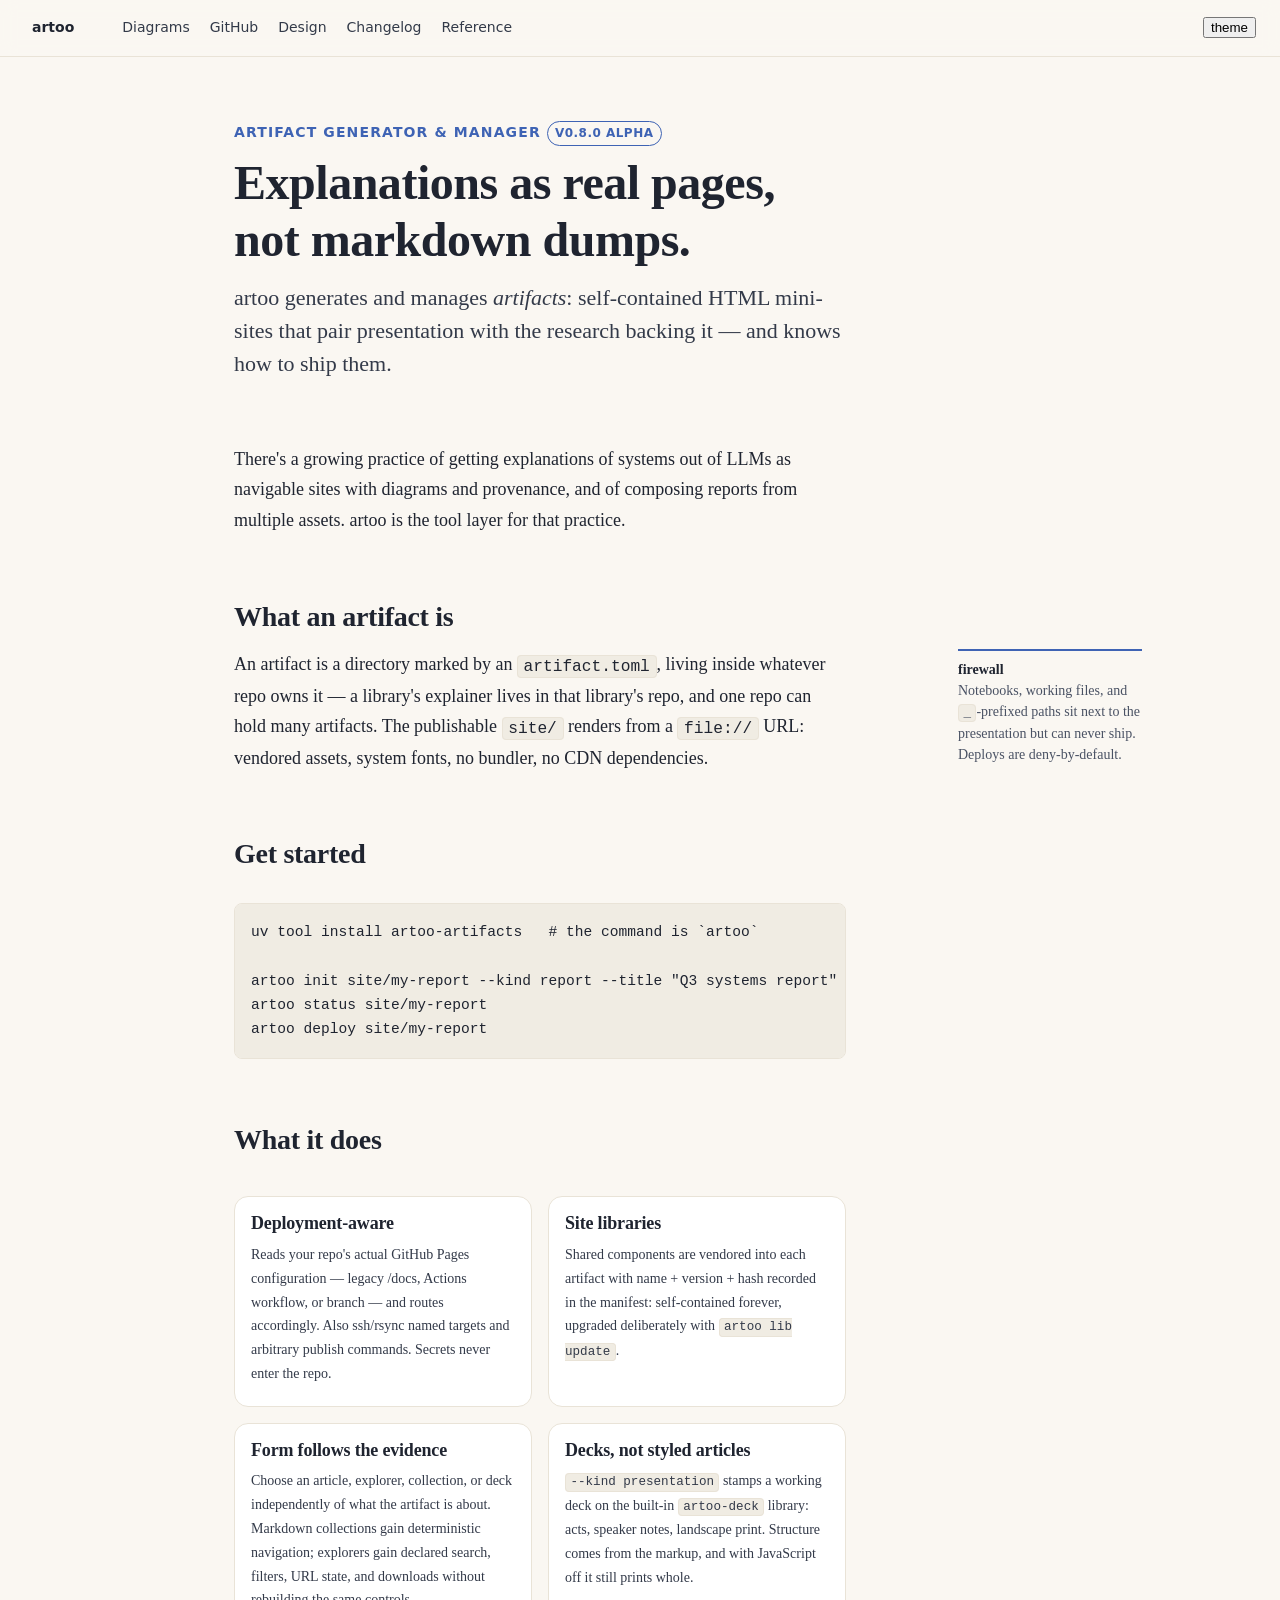
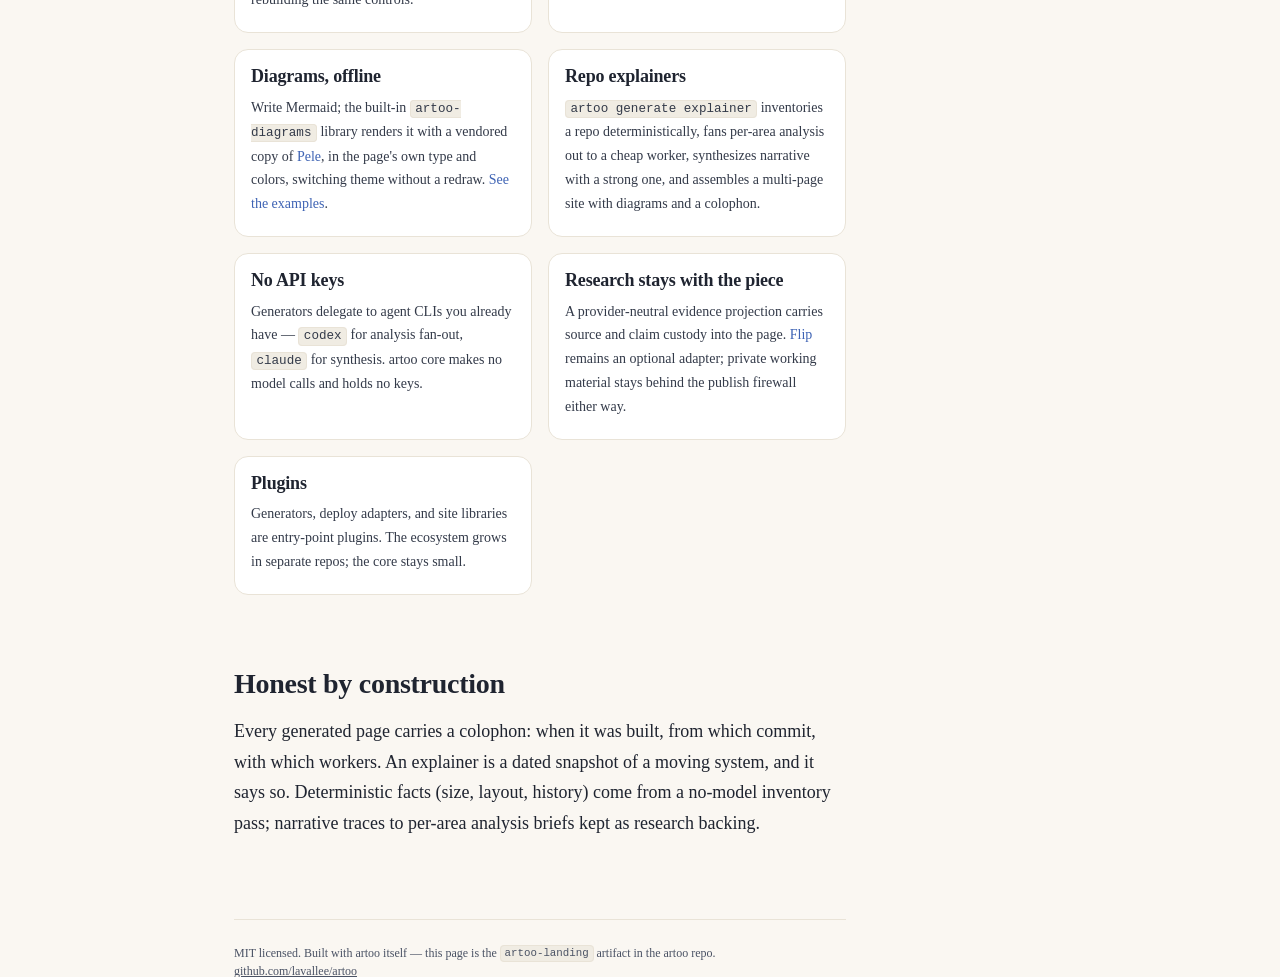
==== commit bc3464c2: "chore(release): 0.8.0 Co-Authored-By: Claude Opus 5.5 <noreply@anthropic.com>" ====
--- a/site/landing/site/index.html
+++ b/site/landing/site/index.html
@@ -26,7 +26,7 @@
 </nav>
 <main class="article">
   <header class="article-header">
-    <div class="article-kicker">artifact generator &amp; manager <span class="badge badge--accent">v0.7.0 alpha</span></div>
+    <div class="article-kicker">artifact generator &amp; manager <span class="badge badge--accent">v0.8.0 alpha</span></div>
     <h1 class="article-title">Explanations as real pages, not markdown dumps.</h1>
     <p class="article-dek">artoo generates and manages <em>artifacts</em>:
     self-contained HTML mini-sites that pair presentation with the research
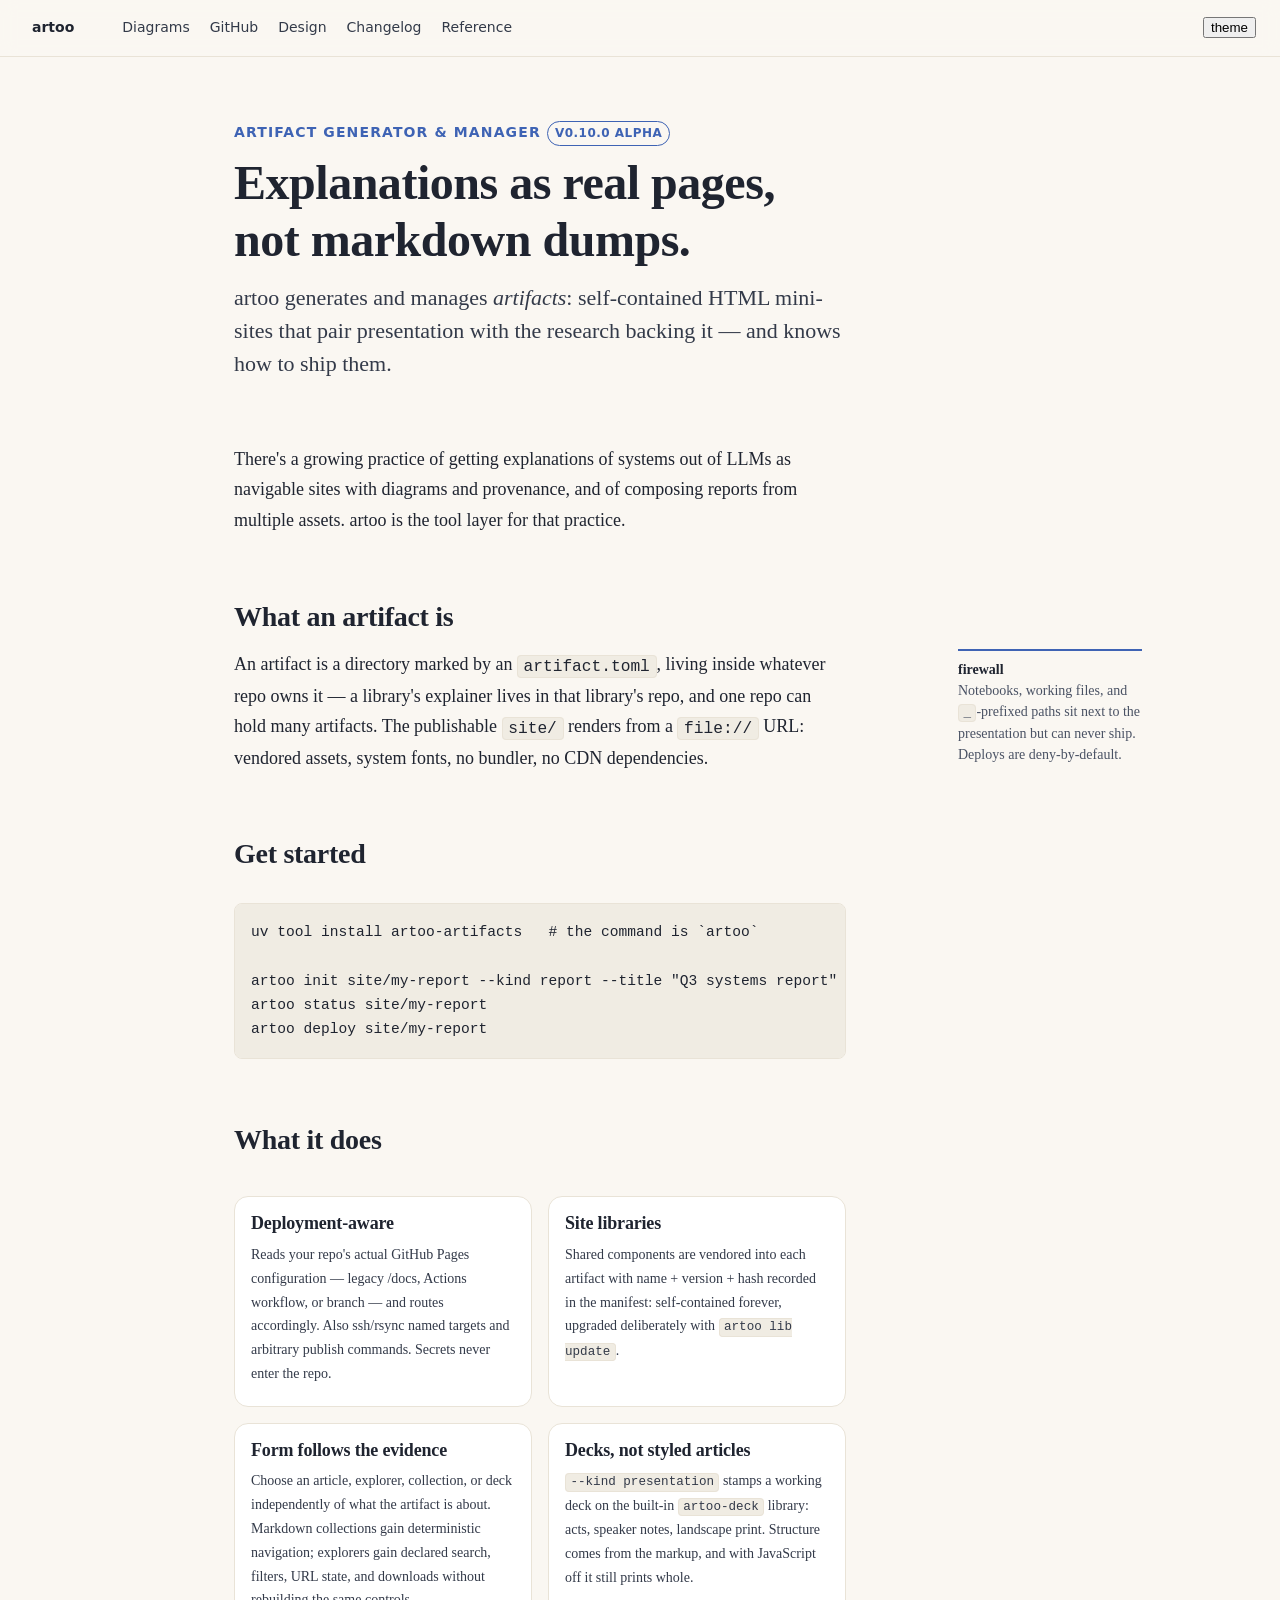
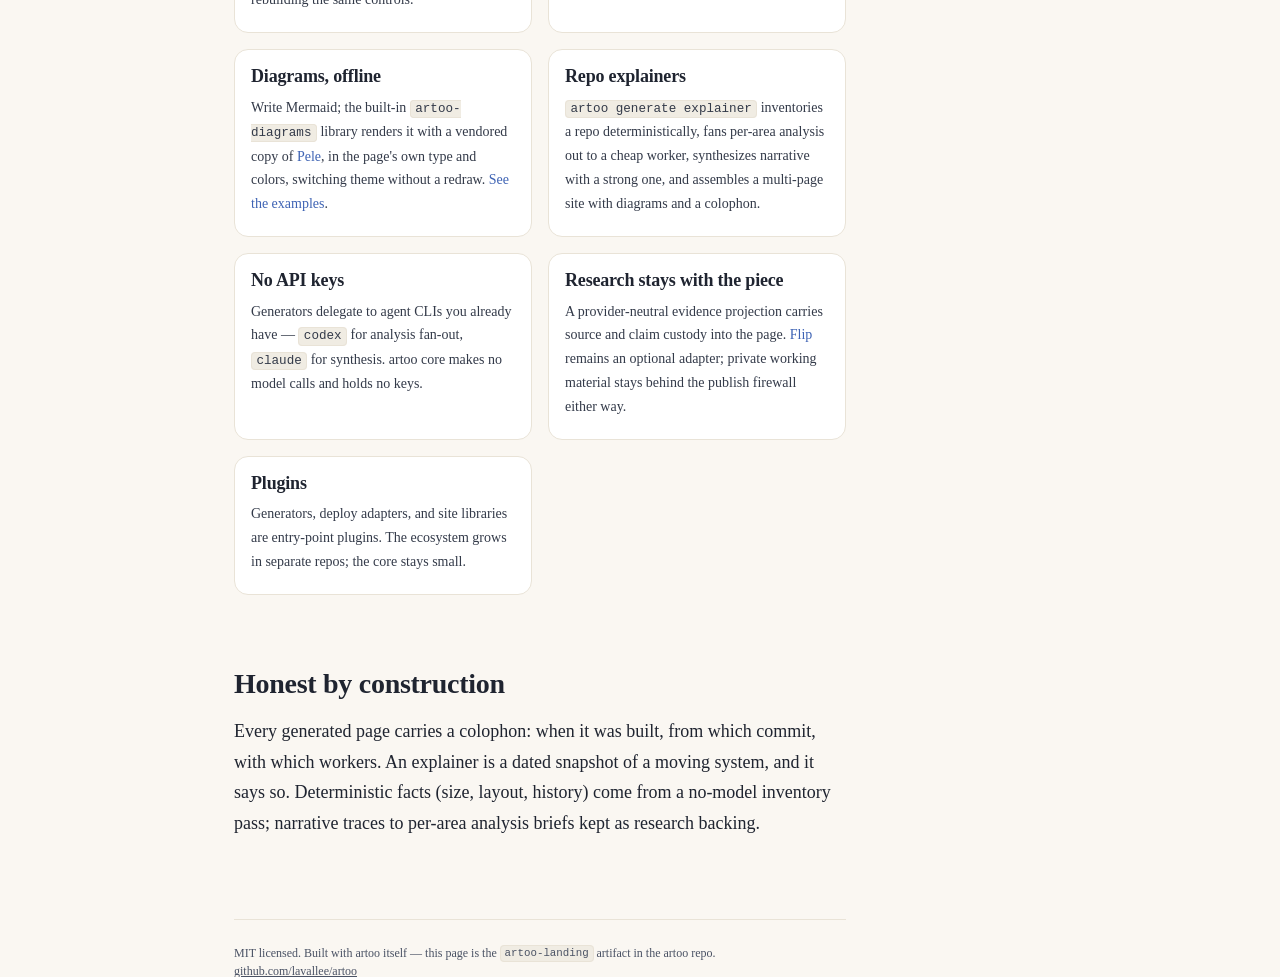
==== commit 09c33566: "chore(release): 0.10.0 Co-Authored-By: Claude Opus 5.5 <noreply@anthropic.com>" ====
--- a/site/landing/site/index.html
+++ b/site/landing/site/index.html
@@ -26,7 +26,7 @@
 </nav>
 <main class="article">
   <header class="article-header">
-    <div class="article-kicker">artifact generator &amp; manager <span class="badge badge--accent">v0.8.0 alpha</span></div>
+    <div class="article-kicker">artifact generator &amp; manager <span class="badge badge--accent">v0.10.0 alpha</span></div>
     <h1 class="article-title">Explanations as real pages, not markdown dumps.</h1>
     <p class="article-dek">artoo generates and manages <em>artifacts</em>:
     self-contained HTML mini-sites that pair presentation with the research
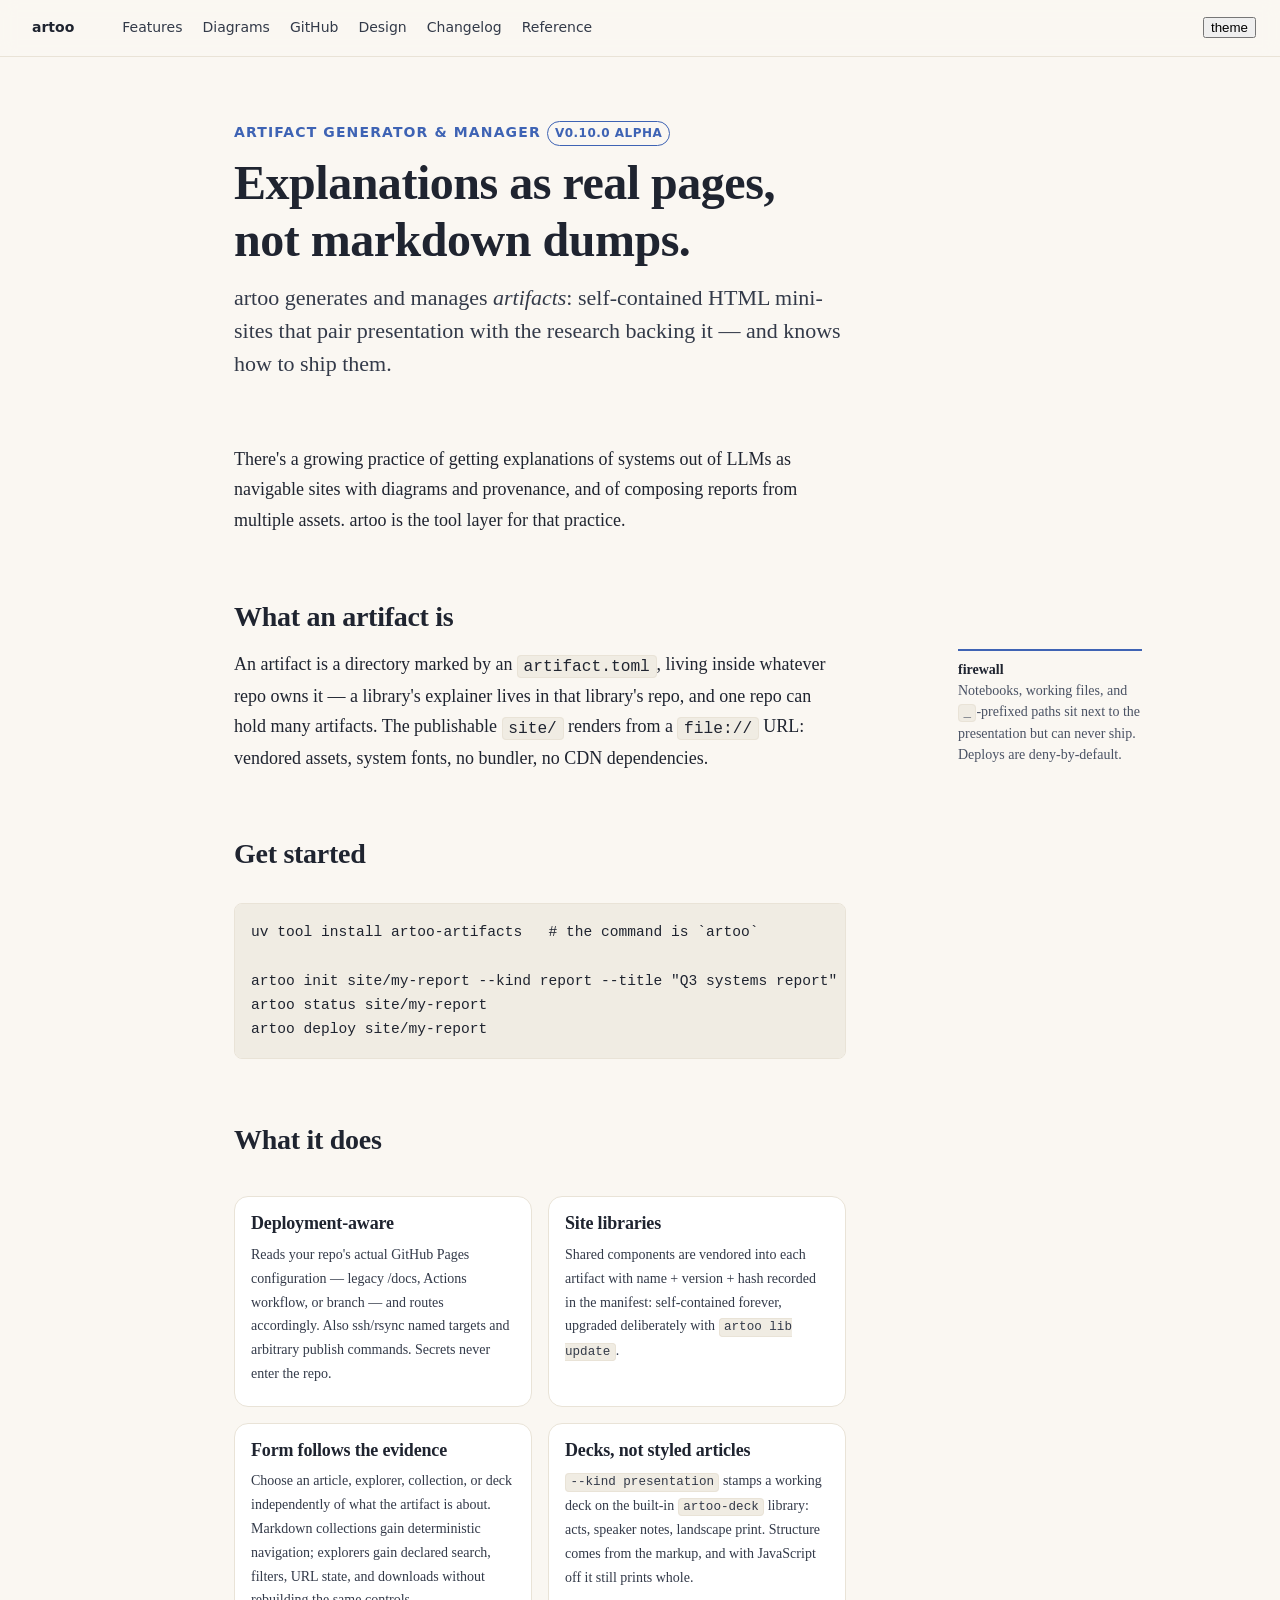
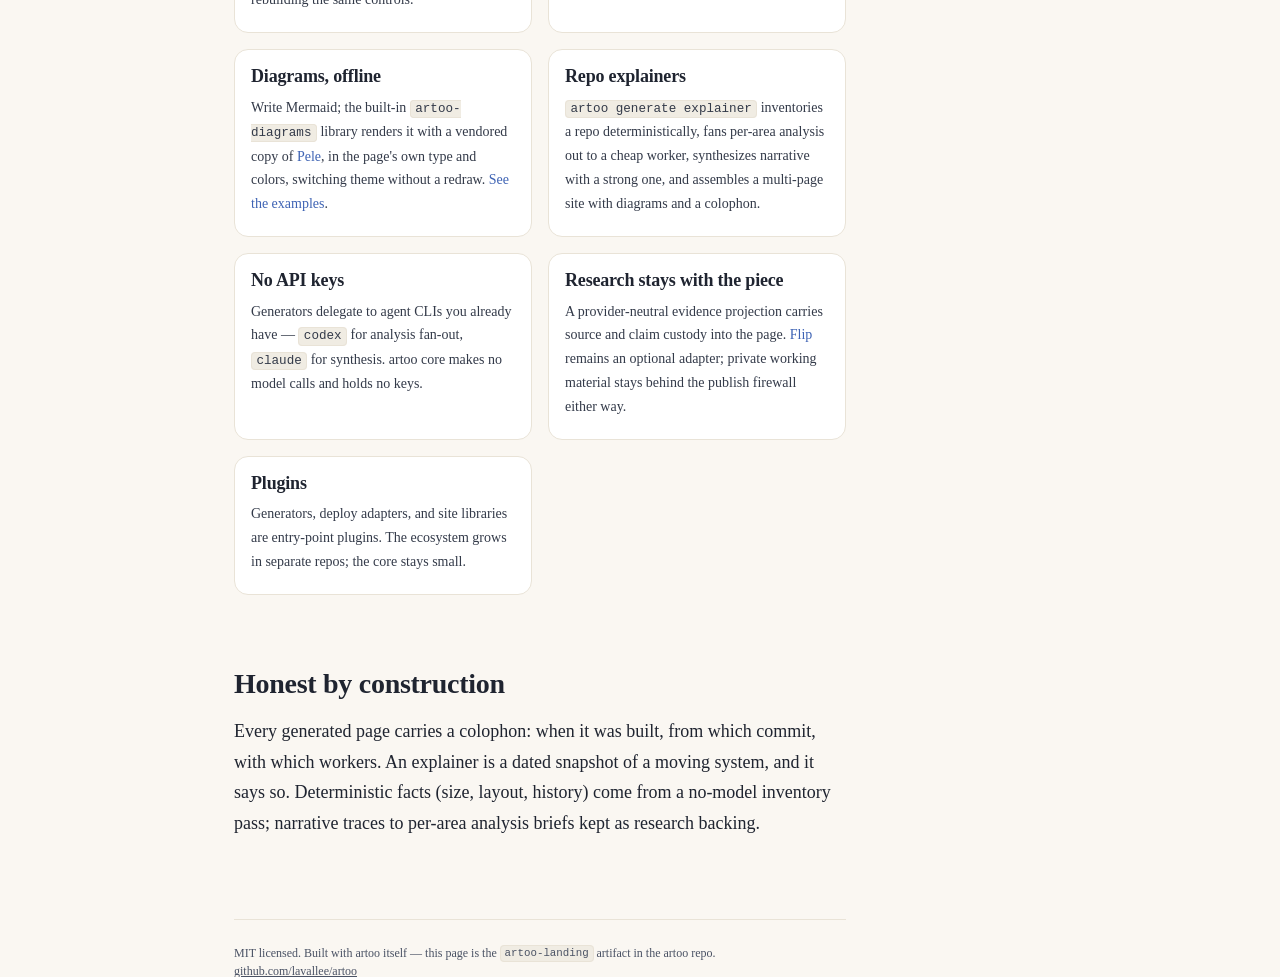
==== commit 9cc52163: "Features page on the Pages site, built from site/landing/work/features.json Co-Authored-By: Claude O" ====
--- a/site/landing/site/index.html
+++ b/site/landing/site/index.html
@@ -16,6 +16,7 @@
   <a class="brand" href="index.html">artoo</a>
   <button class="nav-toggle" aria-label="Menu">menu</button>
   <div class="nav-links">
+    <a href="features.html">Features</a>
     <a href="diagrams.html">Diagrams</a>
     <a href="https://github.com/lavallee/artoo">GitHub</a>
     <a href="https://github.com/lavallee/artoo/blob/main/DESIGN.md">Design</a>
--- a/site/landing/site/lib/artoo-kit/tokens.css
+++ b/site/landing/site/lib/artoo-kit/tokens.css
@@ -118,6 +118,122 @@
   color-scheme: dark;
 }
 
+/* -- looks ------------------------------------------------------------------
+   A look is a named set of token overrides: `look = "ledger"` in artifact.toml
+   puts data-look on <html>. The kit owns the floor (spacing, type scale,
+   components); a look supplies the face, so two artifacts built from the same
+   blocks do not have to look like one product. Every look keeps text, muted,
+   and accent at WCAG AA or better on bg, surface, and surface-2, in light and
+   dark. The default ("editorial") is the :root palette above. */
+
+/* ledger — cool paper, sans throughout, tight radii: dense reports and data */
+[data-look="ledger"] {
+  --bg: #f7f8fa;
+  --surface: #ffffff;
+  --surface-2: #eef1f5;
+  --border: #dde2ea;
+  --border-strong: #c5ccd8;
+  --text: #18202c;
+  --text-2: #2f3a4b;
+  --muted: #556074;
+  --accent: #0f6b70;
+  --accent-strong: #0b5559;
+  --code-bg: #eef1f5;
+  --selection: #bfe3e4;
+  --font-prose: var(--font-ui);
+  --font-display: var(--font-ui);
+  --radius-sm: 2px;
+  --radius: 4px;
+  --radius-lg: 6px;
+}
+
+[data-look="ledger"][data-theme="dark"] {
+  --bg: #0d1117;
+  --surface: #151b23;
+  --surface-2: #1b222c;
+  --border: #2a323d;
+  --border-strong: #38414d;
+  --text: #e6eaf0;
+  --text-2: #c3cad5;
+  --muted: #8e98a7;
+  --accent: #4fc1c6;
+  --accent-strong: #7fd6d9;
+  --code-bg: #11161d;
+  --selection: #1d4f52;
+}
+
+/* broadsheet — white newsprint, high-contrast serif, one red, square corners */
+[data-look="broadsheet"] {
+  --bg: #ffffff;
+  --surface: #ffffff;
+  --surface-2: #f4f4f2;
+  --border: #e2e2de;
+  --border-strong: #1a1a1a;
+  --text: #111111;
+  --text-2: #2b2b2b;
+  --muted: #5c5c5c;
+  --accent: #b3261e;
+  --accent-strong: #8e1d17;
+  --code-bg: #f4f4f2;
+  --selection: #f6c9c5;
+  --font-prose: Georgia, "Times New Roman", Times, serif;
+  --font-display: "Bodoni 72", Didot, "Big Caslon", "Times New Roman", Georgia, serif;
+  --radius-sm: 0;
+  --radius: 0;
+  --radius-lg: 0;
+}
+
+[data-look="broadsheet"][data-theme="dark"] {
+  --bg: #121212;
+  --surface: #1a1a1a;
+  --surface-2: #222222;
+  --border: #2e2e2e;
+  --border-strong: #e0e0dc;
+  --text: #f2f2f0;
+  --text-2: #d4d4d0;
+  --muted: #a3a3a0;
+  --accent: #ff7a6e;
+  --accent-strong: #ff9c93;
+  --code-bg: #1a1a1a;
+  --selection: #5a2622;
+}
+
+/* field — warm and soft, sans prose, olive accent, generous radii: explainers */
+[data-look="field"] {
+  --bg: #f6f4ec;
+  --surface: #fffdf7;
+  --surface-2: #efece0;
+  --border: #e2ddca;
+  --border-strong: #cfc7ad;
+  --text: #23261c;
+  --text-2: #3a3e30;
+  --muted: #5d624f;
+  --accent: #4a671d;
+  --accent-strong: #3a5216;
+  --code-bg: #efece0;
+  --selection: #dbe6c2;
+  --font-prose: var(--font-ui);
+  --font-display: "Avenir Next", Avenir, "Segoe UI", ui-sans-serif, system-ui, sans-serif;
+  --radius-sm: 6px;
+  --radius: 10px;
+  --radius-lg: 18px;
+}
+
+[data-look="field"][data-theme="dark"] {
+  --bg: #14160f;
+  --surface: #1c1f16;
+  --surface-2: #23271c;
+  --border: #33382a;
+  --border-strong: #454b39;
+  --text: #ecebe1;
+  --text-2: #cfd0c0;
+  --muted: #a6a893;
+  --accent: #a9c96b;
+  --accent-strong: #c3dd90;
+  --code-bg: #191c13;
+  --selection: #3d4a24;
+}
+
 @media (prefers-reduced-motion: reduce) {
   :root {
     --dur-fast: 0ms;
--- a/site/landing/site/lib/artoo-kit/base.css
+++ b/site/landing/site/lib/artoo-kit/base.css
@@ -117,6 +117,16 @@
   font-size: var(--text-sm);
 }
 
+/* A long word or bare URL in prose breaks only when it would otherwise widen the page on a phone. */
+p, li, dd, blockquote, figcaption, td, th {
+  overflow-wrap: break-word;
+}
+
+/* Long inline code (a command, an env var) wraps instead of widening the page on a phone. */
+:not(pre) > code {
+  overflow-wrap: anywhere;
+}
+
 th, td {
   text-align: left;
   padding: var(--sp-2) var(--sp-3);
--- a/site/landing/site/lib/artoo-kit/article.css
+++ b/site/landing/site/lib/artoo-kit/article.css
@@ -184,6 +184,84 @@
   font-family: var(--font-ui);
 }
 
+.article-figure img,
+.article-loop {
+  display: block;
+  max-width: 100%;
+  height: auto;
+}
+
+.article-table {
+  max-width: 100%;
+  overflow-x: auto;
+  margin: var(--sp-6) 0;
+}
+
+.article-table > table {
+  margin: 0;
+}
+
+.article-table:focus-visible {
+  outline: 3px solid var(--accent);
+  outline-offset: 2px;
+}
+
+.article-loop {
+  width: 100%;
+  border-radius: var(--radius, 8px);
+  background: var(--surface, transparent);
+  cursor: pointer;
+}
+
+/* One panel at a time, switched by radios that precede the bar and panels. Pure CSS. */
+.article-toggle > input {
+  position: absolute;
+  opacity: 0;
+  pointer-events: none;
+}
+
+.article-toggle__bar {
+  display: inline-flex;
+  margin-bottom: var(--sp-3);
+  border: 1px solid var(--border);
+  border-radius: 999px;
+  overflow: hidden;
+  font-family: var(--font-ui);
+}
+
+.article-toggle__bar label {
+  padding: var(--sp-1) var(--sp-4);
+  cursor: pointer;
+}
+
+/* Two classes deep, so it outranks `.article-figure img` (one class and a type). */
+.article-toggle .article-toggle__panels > * {
+  display: none;
+}
+
+.article-toggle > input:nth-of-type(1):checked ~ .article-toggle__panels > :nth-child(1),
+.article-toggle > input:nth-of-type(2):checked ~ .article-toggle__panels > :nth-child(2),
+.article-toggle > input:nth-of-type(3):checked ~ .article-toggle__panels > :nth-child(3),
+.article-toggle > input:nth-of-type(4):checked ~ .article-toggle__panels > :nth-child(4) {
+  display: block;
+}
+
+.article-toggle > input:nth-of-type(1):checked ~ .article-toggle__bar > label:nth-child(1),
+.article-toggle > input:nth-of-type(2):checked ~ .article-toggle__bar > label:nth-child(2),
+.article-toggle > input:nth-of-type(3):checked ~ .article-toggle__bar > label:nth-child(3),
+.article-toggle > input:nth-of-type(4):checked ~ .article-toggle__bar > label:nth-child(4) {
+  background: var(--accent);
+  color: var(--accent-contrast, #fff);
+}
+
+.article-toggle > input:nth-of-type(1):focus-visible ~ .article-toggle__bar > label:nth-child(1),
+.article-toggle > input:nth-of-type(2):focus-visible ~ .article-toggle__bar > label:nth-child(2),
+.article-toggle > input:nth-of-type(3):focus-visible ~ .article-toggle__bar > label:nth-child(3),
+.article-toggle > input:nth-of-type(4):focus-visible ~ .article-toggle__bar > label:nth-child(4) {
+  outline: 3px solid var(--accent);
+  outline-offset: 2px;
+}
+
 .article > .colophon {
   grid-column: prose;
 }
--- a/site/landing/site/lib/artoo-kit/components.css
+++ b/site/landing/site/lib/artoo-kit/components.css
@@ -300,7 +300,8 @@
   color: var(--accent);
 }
 
-.provenance__title { color: var(--text); flex: 1 1 12rem; min-width: 0; }
+/* Source titles are often bare URLs; let them break rather than widen the page on a phone. */
+.provenance__title { color: var(--text); flex: 1 1 12rem; min-width: 0; overflow-wrap: anywhere; }
 .provenance__meta { color: var(--muted); font-size: var(--text-xs); }
 
 .provenance__grade[data-grade="A"] { color: var(--success); border-color: var(--success); }
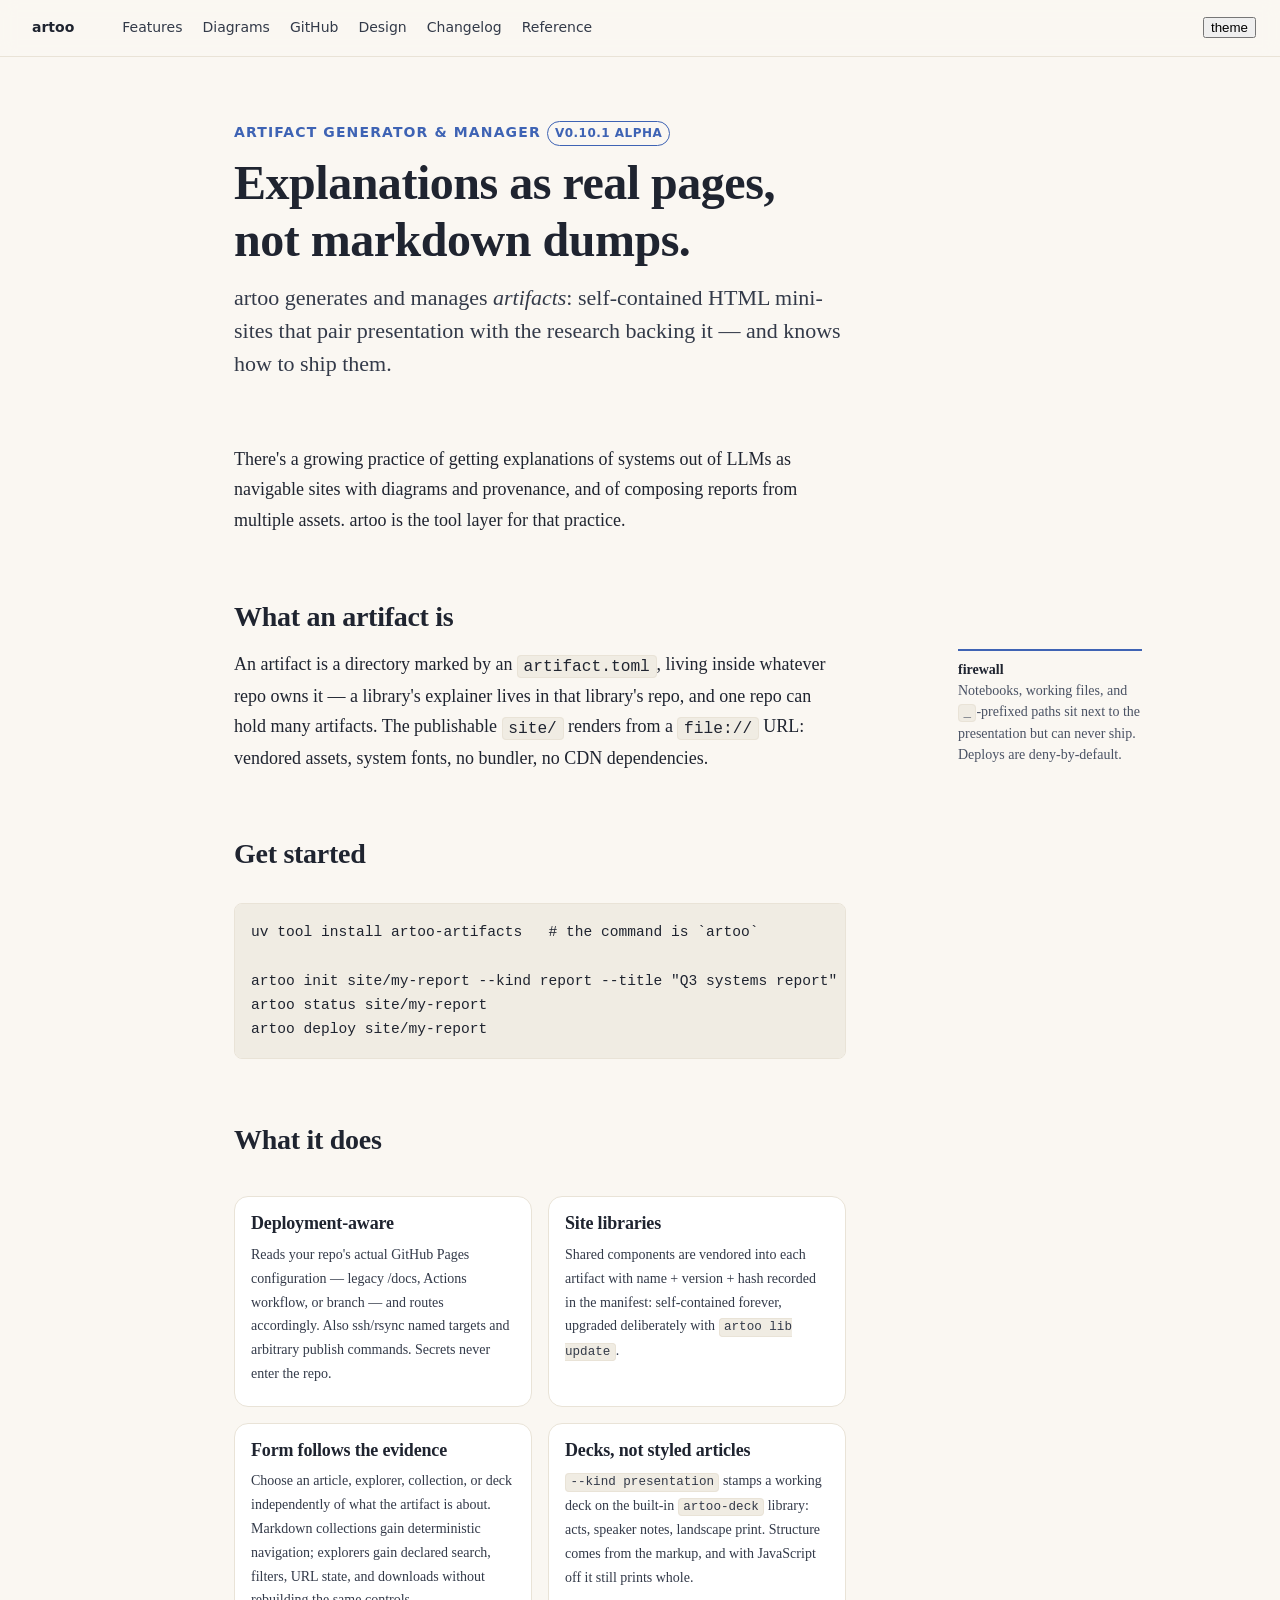
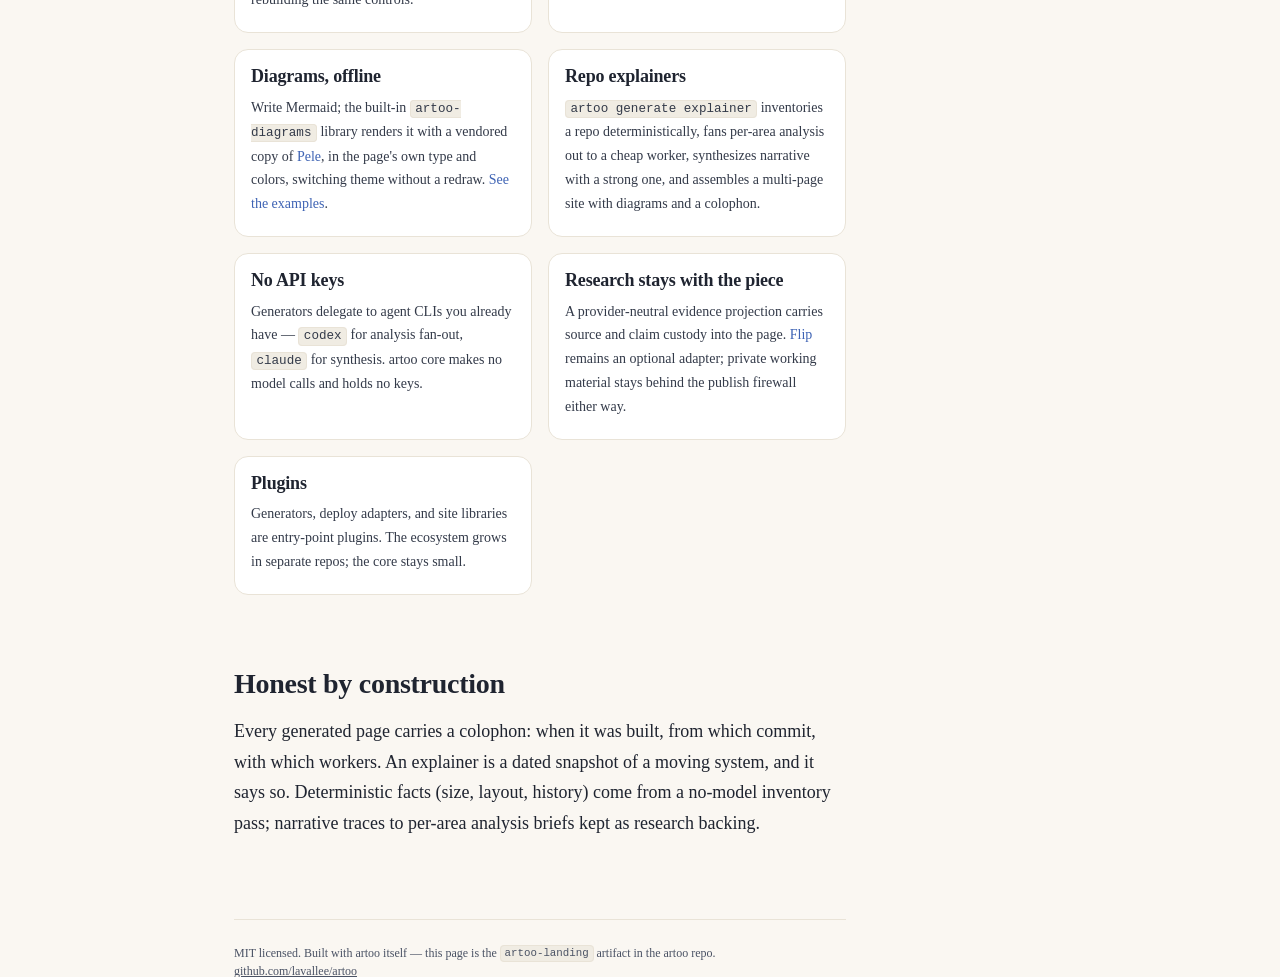
==== commit cc5c9b67: "chore(release): 0.10.1 work/verification ignores its own contents; Features page on the Pages site. " ====
--- a/site/landing/site/index.html
+++ b/site/landing/site/index.html
@@ -27,7 +27,7 @@
 </nav>
 <main class="article">
   <header class="article-header">
-    <div class="article-kicker">artifact generator &amp; manager <span class="badge badge--accent">v0.10.0 alpha</span></div>
+    <div class="article-kicker">artifact generator &amp; manager <span class="badge badge--accent">v0.10.1 alpha</span></div>
     <h1 class="article-title">Explanations as real pages, not markdown dumps.</h1>
     <p class="article-dek">artoo generates and manages <em>artifacts</em>:
     self-contained HTML mini-sites that pair presentation with the research
